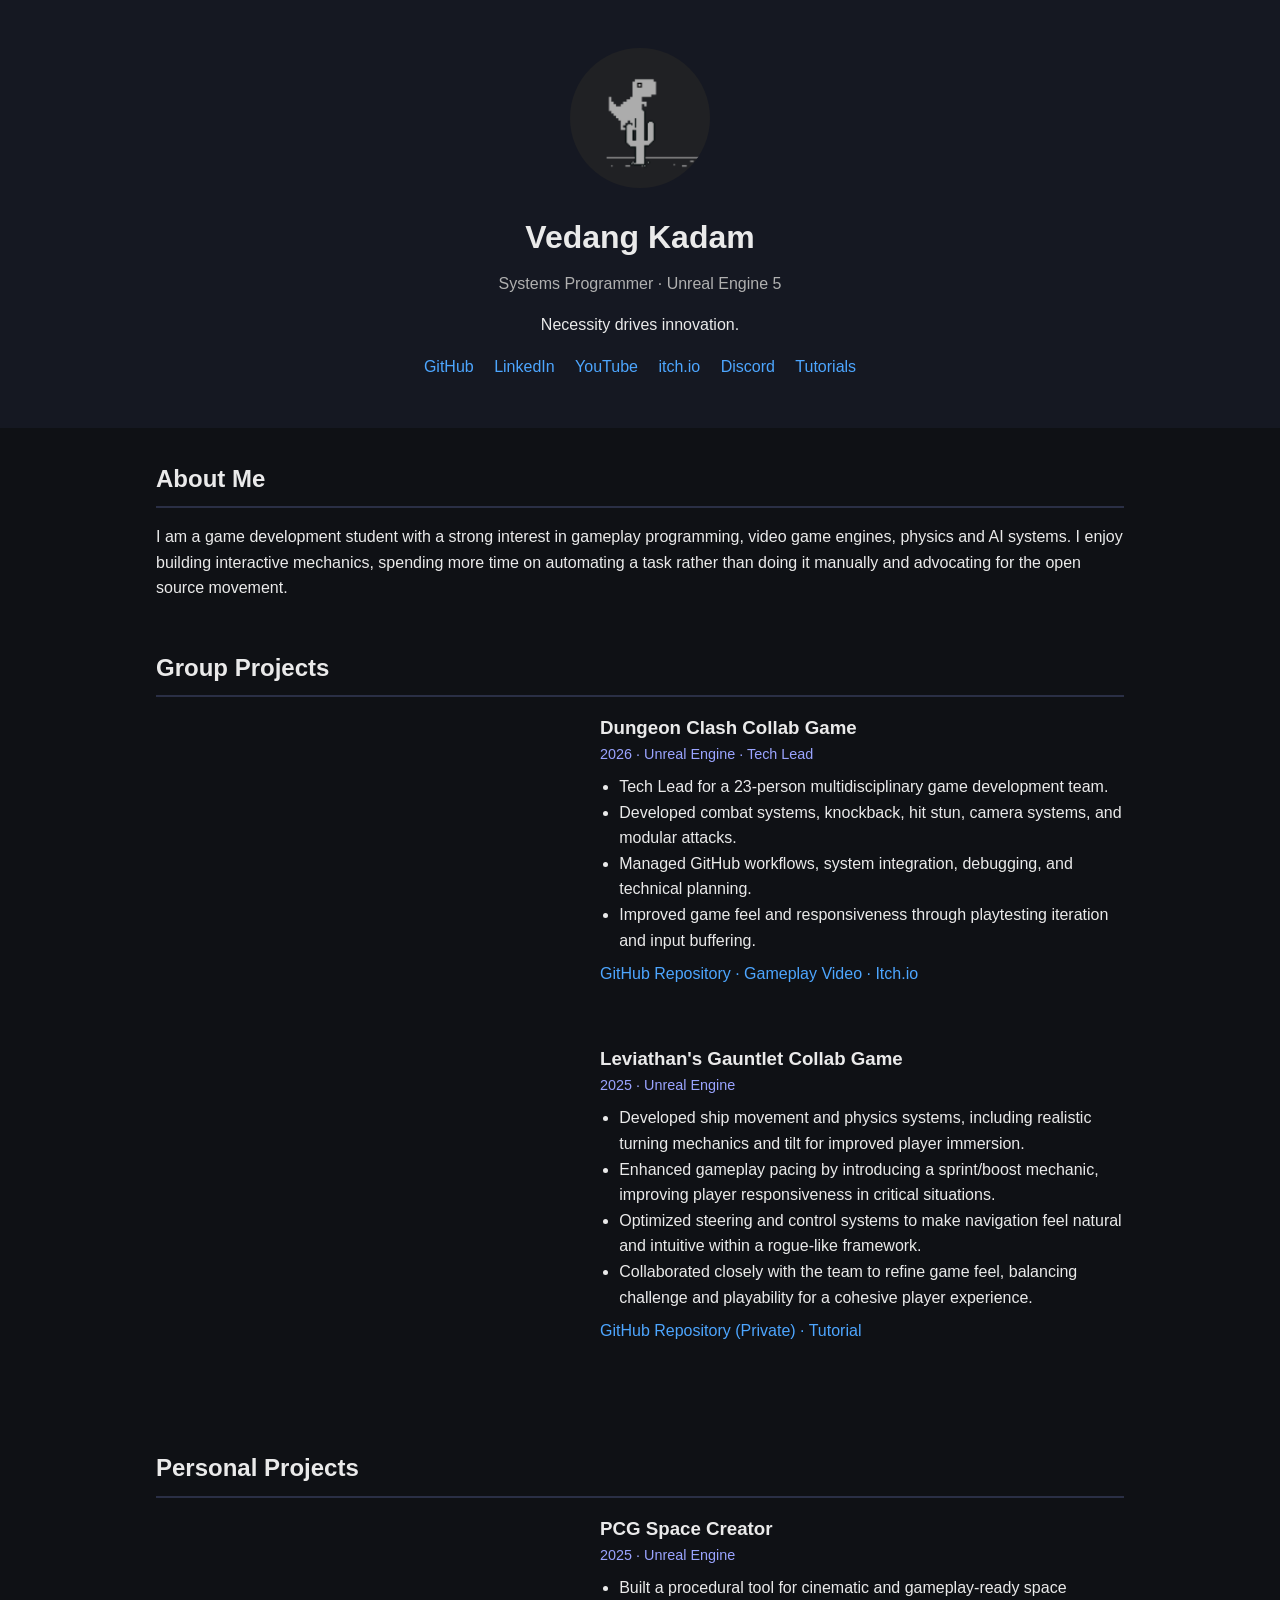
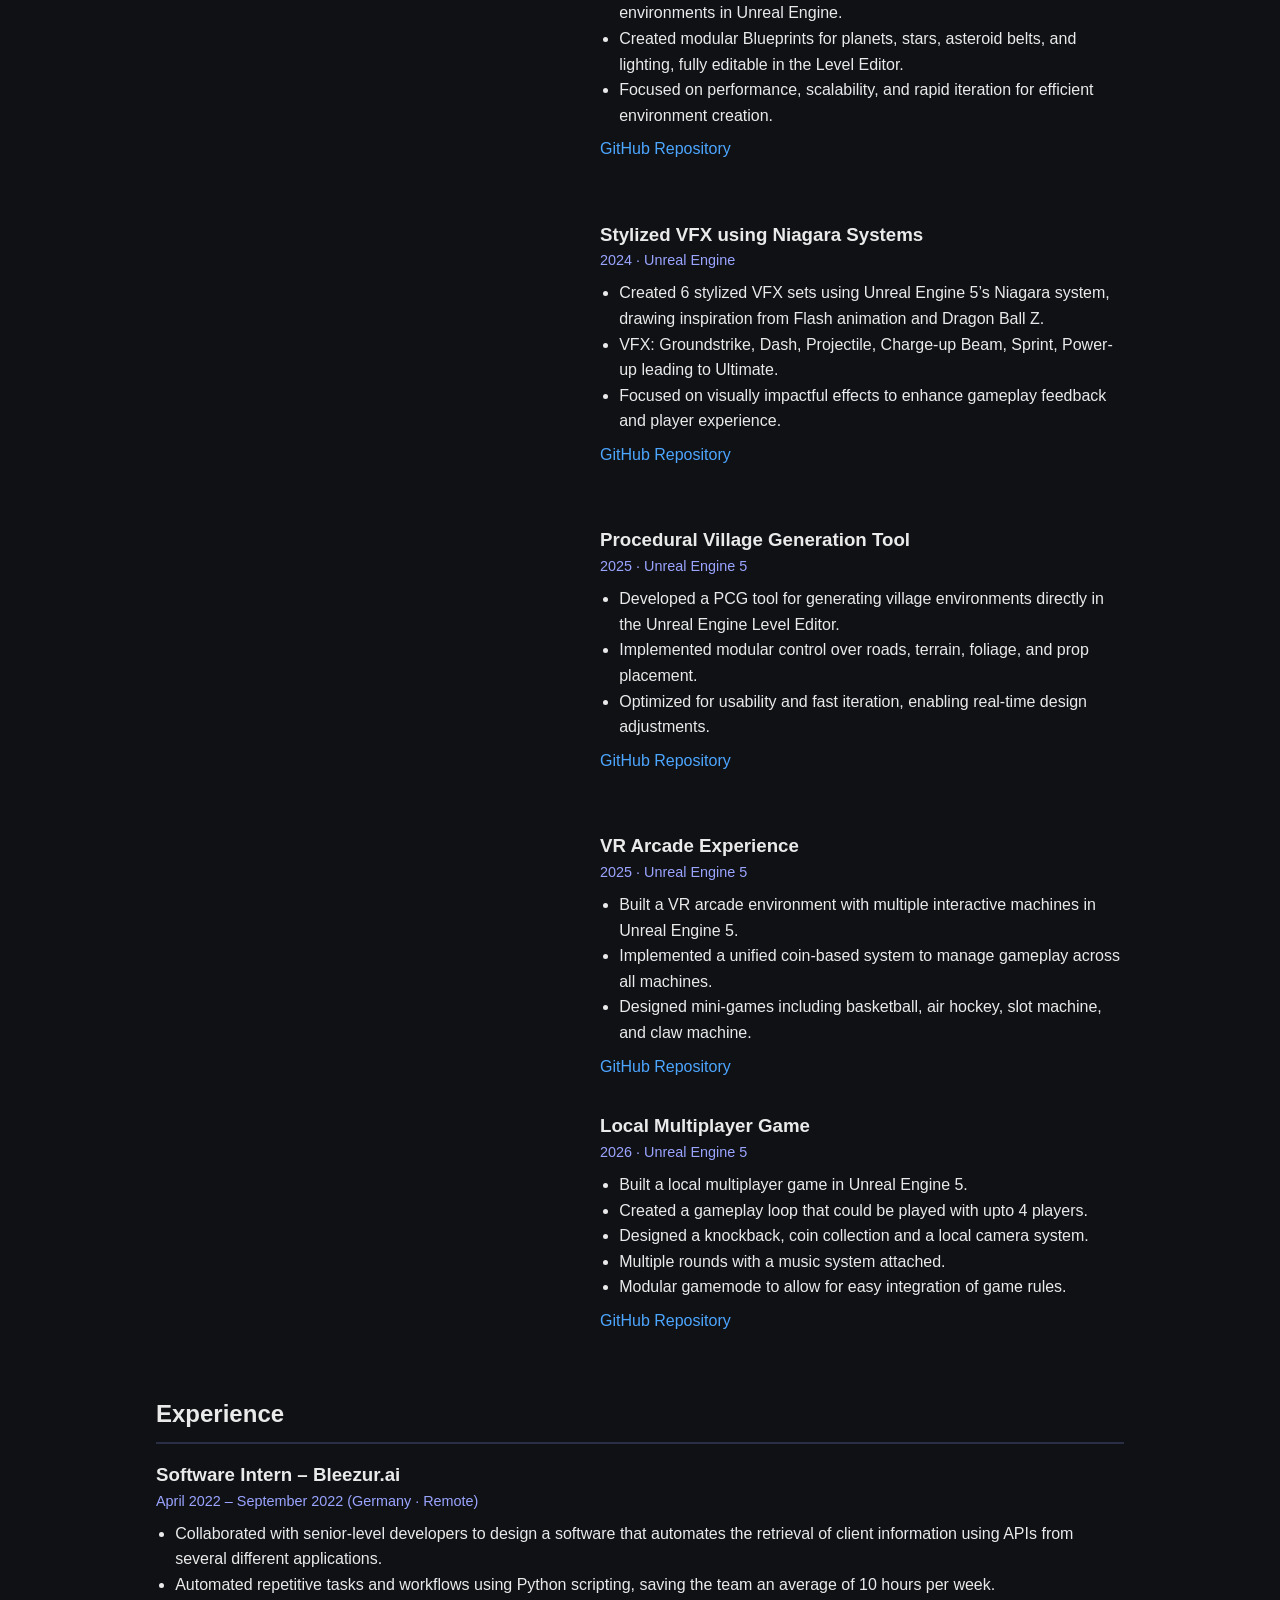
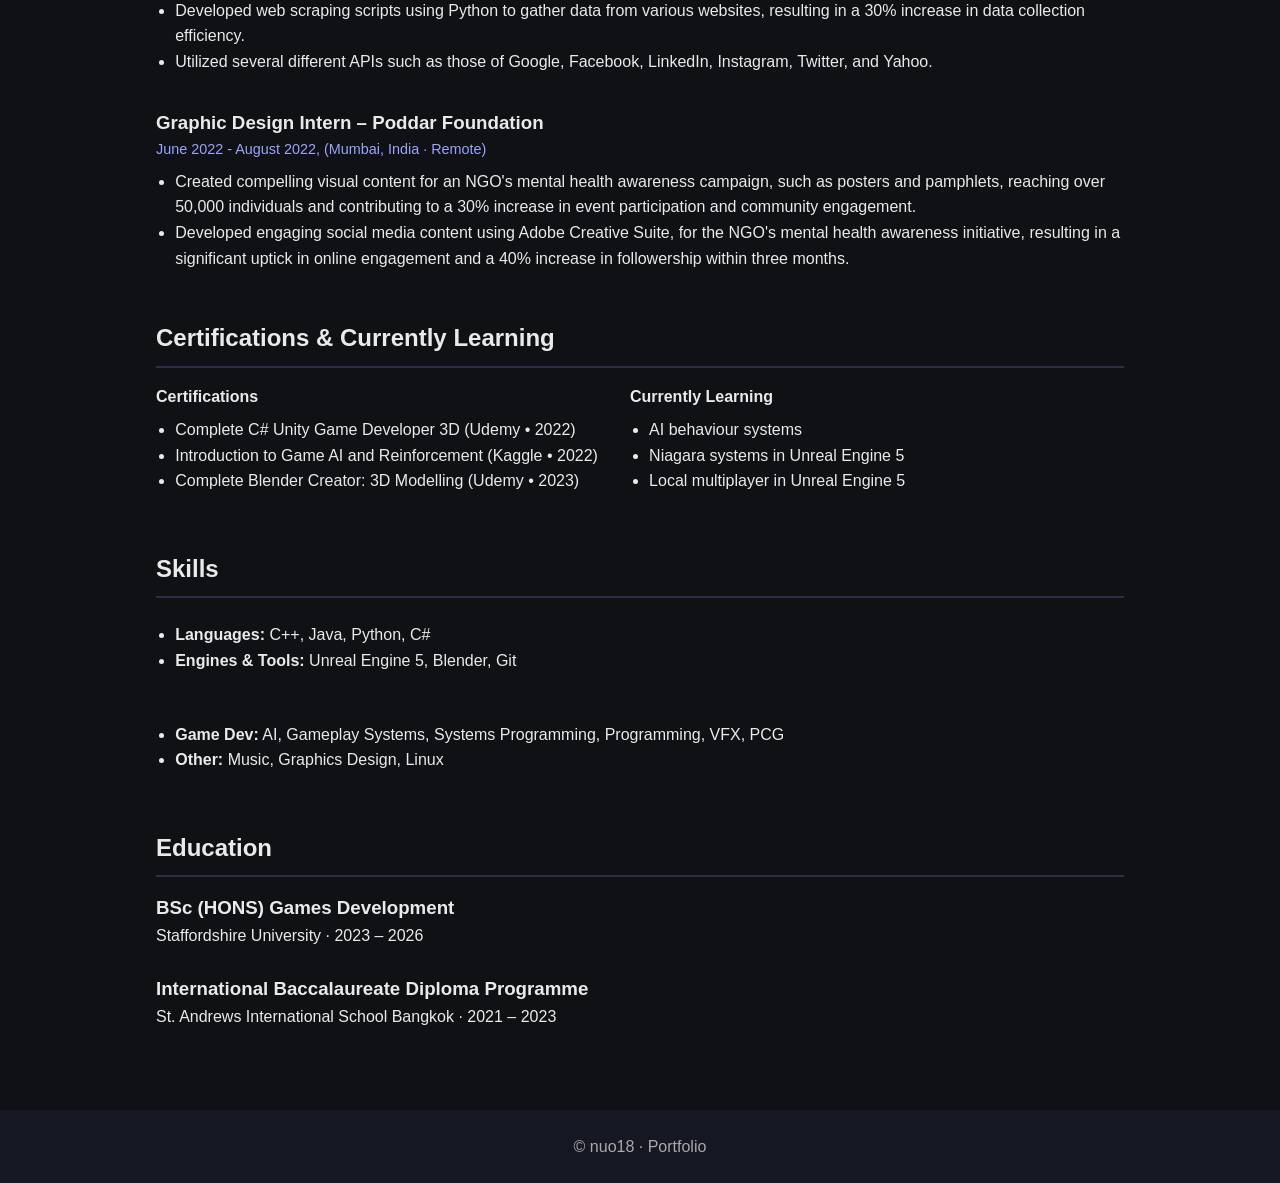
==== index.html @ 31ef0d2c "added itch.io for dungeon clash" ====
<!DOCTYPE html>
<html lang="en">
<head>
  <meta charset="UTF-8" />
  <meta name="viewport" content="width=device-width, initial-scale=1.0"/>
  <title>Game Dev Portfolio</title>
  <link rel="stylesheet" href="style.css" />
</head>
<body>

  <!-- HEADER / HERO -->
  <header class="hero">
    <img src="assets/profile.png" alt="Profile picture" class="profile-pic" />
    <h1>Vedang Kadam</h1>
    <p class="subtitle">Systems Programmer · Unreal Engine 5</p>
    <p class="focus"> Necessity drives innovation.
    </p>

    <div class="links">
      <a href="https://github.com/nuo18" target="_blank">GitHub</a>
      <a href="https://linkedin.com/in/vk1811" target="_blank">LinkedIn</a>
      <a href="https://www.youtube.com/@nuo18" target="_blank">YouTube</a>
      <a href="https://nuo18.itch.io/" target="_blank">itch.io</a>
      <a href="https://discordapp.com/users/nuo18" target="_blank">Discord</a>
      <a href="tutorials/">Tutorials</a>
    </div>
  </header>

  <main>

    <!-- ABOUT -->
    <section>
      <h2>About Me</h2>
      <p>
        I am a game development student with a strong interest in gameplay
        programming, video game engines, physics and AI systems. I enjoy building interactive mechanics,
        spending more time on automating a task rather than doing it manually and advocating for the open source movement.
      </p>
    </section>

    <!-- PERSONAL PROJECTS -->
    <section>

      <!--Project 1-->
      <h2>Group Projects</h2>

      <div class="project">
        <iframe
          src="https://www.youtube.com/embed/DeBEx_d31W0"
          title="Gameplay video"
          frameborder="0"
          allow="accelerometer; autoplay; clipboard-write; encrypted-media; gyroscope; picture-in-picture"
          allowfullscreen>
        </iframe>
        <div class="project-info">
          <h3>Dungeon Clash Collab Game</h3>
          <p class="tech">2026 · Unreal Engine · Tech Lead</p>
          <ul>
            <li>Tech Lead for a 23-person multidisciplinary game development team.</li>
            <li>Developed combat systems, knockback, hit stun, camera systems, and modular attacks.</li>
            <li>Managed GitHub workflows, system integration, debugging, and technical planning.</li>
            <li>Improved game feel and responsiveness through playtesting iteration and input buffering.</li>
          </ul>
          <a href="https://github.com/nuo18/collab_9" target="_blank">GitHub Repository</a>
          <a href="https://www.youtube.com/watch?v=BH66WiEdHOg" target="_blank"> · Gameplay Video</a>
          <a href="https://whaled-beach.itch.io/dungeon-clash" target="_blank"> · Itch.io</a>
        </div>
      </div>

      <br>


      <!--Project 2-->
      <div class="project">
        <iframe
          src="https://www.youtube.com/embed/HWLe0EJ-NH0"
          title="Gameplay video"
          frameborder="0"
          allow="accelerometer; autoplay; clipboard-write; encrypted-media; gyroscope; picture-in-picture"
          allowfullscreen>
        </iframe>
        <div class="project-info">
          <h3>Leviathan's Gauntlet Collab Game</h3>
          <p class="tech">2025 · Unreal Engine</p>
          <ul>
            <li>Developed ship movement and physics systems, including realistic turning mechanics and tilt for improved player immersion.</li>
            <li>Enhanced gameplay pacing by introducing a sprint/boost mechanic, improving player responsiveness in critical situations.</li>
            <li>Optimized steering and control systems to make navigation feel natural and intuitive within a rogue-like framework.</li>
            <li>Collaborated closely with the team to refine game feel, balancing challenge and playability for a cohesive player experience.</li>  
          </ul>
          <a href="https://github.com/JackSlaski/Collab-Group-18-Game" target="_blank">GitHub Repository (Private)</a>
          <a href="/tutorials/ship-movement.html" target="_blank"> · Tutorial</a>
        </div>
      </div>

      <br>

    </section>

    <!-- COURSEWORK PROJECTS -->
    <section>
      <h2>Personal Projects</h2>

      <div class="project">
        <iframe
          src="https://www.youtube.com/embed/6KWljXGxSBA"
          title="PCG Space Creator gameplay"
          frameborder="0"
          allow="accelerometer; autoplay; clipboard-write; encrypted-media; gyroscope; picture-in-picture"
          allowfullscreen>
        </iframe>
        <div class="project-info">
          <h3>PCG Space Creator</h3>
          <p class="tech">2025 · Unreal Engine</p>
          <ul>
            <li>Built a procedural tool for cinematic and gameplay-ready space environments in Unreal Engine.</li>
            <li>Created modular Blueprints for planets, stars, asteroid belts, and lighting, fully editable in the Level Editor.</li>
            <li>Focused on performance, scalability, and rapid iteration for efficient environment creation.</li>
          </ul>
          <a href="https://github.com/nuo18/PCG_Year3" target="_blank">GitHub Repository</a>
        </div>
      </div>

      <!-- Add 2–3 more coursework projects -->

      <br>

      <div class="project small">
        <iframe
          src="https://www.youtube.com/embed/Fu3d7VTVue4"
          title="Stylized VFX using Niagara Systems"
          frameborder="0"
          allow="accelerometer; autoplay; clipboard-write; encrypted-media; gyroscope; picture-in-picture"
          allowfullscreen>
        </iframe>
        <div class="project-info">
          <h3>Stylized VFX using Niagara Systems</h3>
          <p class="tech">2024 · Unreal Engine</p>
          <ul>
            <li>Created 6 stylized VFX sets using Unreal Engine 5’s Niagara system, drawing inspiration from Flash animation and Dragon Ball Z.</li>
            <li>VFX: Groundstrike, Dash, Projectile, Charge-up Beam, Sprint, Power-up leading to Ultimate.</li>
            <li>Focused on visually impactful effects to enhance gameplay feedback and player experience.</li>
          </ul>
          <a href="https://github.com/nuo18/VFX_Year2" target="_blank">GitHub Repository</a>
        </div>
      </div>

      <br>

      <div class="project small">
        <iframe
          src="https://www.youtube.com/embed/JP3QOM-QkmI"
          title="Procedural Village Generation Tool"
          frameborder="0"
          allow="accelerometer; autoplay; clipboard-write; encrypted-media; gyroscope; picture-in-picture"
          allowfullscreen>
        </iframe>
        <div class="project-info">
          <h3>Procedural Village Generation Tool</h3>
          <p class="tech">2025 · Unreal Engine 5</p>
          <ul>
            <li>Developed a PCG tool for generating village environments directly in the Unreal Engine Level Editor.</li>
            <li>Implemented modular control over roads, terrain, foliage, and prop placement.</li>
            <li>Optimized for usability and fast iteration, enabling real-time design adjustments.</li>
          </ul>
          <a href="https://github.com/nuo18/ToolsDev_AI" target="_blank">GitHub Repository</a>
        </div>
      </div>

      <br>

      <div class="project small">
        <iframe
          src="https://www.youtube.com/embed/Yp9Wn0DD7_w"
          title="VR Arcade Experience"
          frameborder="0"
          allow="accelerometer; autoplay; clipboard-write; encrypted-media; gyroscope; picture-in-picture"
          allowfullscreen>
        </iframe>
        <div class="project-info">
          <h3>VR Arcade Experience</h3>
          <p class="tech">2025 · Unreal Engine 5</p>
          <ul>
            <li>Built a VR arcade environment with multiple interactive machines in Unreal Engine 5.</li>
            <li>Implemented a unified coin-based system to manage gameplay across all machines.</li>
            <li>Designed mini-games including basketball, air hockey, slot machine, and claw machine.</li>
          </ul>
          <a href="https://github.com/nuo18/Year2_ES_VR" target="_blank">GitHub Repository</a>
        </div>
      </div>

      <div class="project small">
        <iframe
          src="https://www.youtube.com/embed/EGMF22NU1jY"
          title="Local Multiplayer Game"
          frameborder="0"
          allow="accelerometer; autoplay; clipboard-write; encrypted-media; gyroscope; picture-in-picture"
          allowfullscreen>
        </iframe>
        <div class="project-info">
          <h3>Local Multiplayer Game</h3>
          <p class="tech">2026 · Unreal Engine 5</p>
          <ul>
            <li>Built a local multiplayer game in Unreal Engine 5.</li>
            <li>Created a gameplay loop that could be played with upto 4 players.</li>
            <li>Designed a knockback, coin collection and a local camera system.</li>
            <li>Multiple rounds with a music system attached.</li>
            <li>Modular gamemode to allow for easy integration of game rules.</li>
          </ul>
          <a href="https://github.com/nuo18/Couch_Fighters" target="_blank">GitHub Repository</a>
        </div>
      </div>

    </section>

    <!-- EXPERIENCE -->
    <section>
      <h2>Experience</h2>

      <div class="experience">
        <h3>Software Intern – Bleezur.ai</h3>
        <p class="tech">April 2022 – September 2022 (Germany · Remote)</p>
        <ul>
          <li>Collaborated with senior-level developers to design a software that automates the retrieval of client information using APIs from several
different applications.</li>
          <li>Automated repetitive tasks and workflows using Python scripting, saving the team an average of 10 hours per week.</li>
          <li>Developed web scraping scripts using Python to gather data from various websites, resulting in a 30% increase in data collection efficiency.</li>
          <li>Utilized several different APIs such as those of Google, Facebook, LinkedIn, Instagram, Twitter, and Yahoo.</li>
        </ul>
      </div>

      <br>

      <!-- Second internship -->
       <h3>Graphic Design Intern – Poddar Foundation</h3>
        <p class="tech">June 2022 - August 2022, (Mumbai, India · Remote)</p>
        <ul>
          <li>Created compelling visual content for an NGO's mental health awareness campaign, such as posters and pamphlets, reaching over 50,000
individuals and contributing to a 30% increase in event participation and community engagement.</li>
          <li>Developed engaging social media content using Adobe Creative Suite, for the NGO's mental health awareness initiative, resulting in a
significant uptick in online engagement and a 40% increase in followership within three months.</li>
        </ul>

    </section>

    <!-- CERTIFICATIONS & LEARNING -->
    <section>
      <h2>Certifications & Currently Learning</h2>

      <div class="two-column">
        <div>
          <h4>Certifications</h4>
          <ul>
            <li>Complete C# Unity Game Developer 3D (Udemy • 2022)</li>
            <li>Introduction to Game AI and Reinforcement (Kaggle • 2022)</li>
            <li>Complete Blender Creator: 3D Modelling (Udemy • 2023)</li>
          </ul>
        </div>

        <div>
          <h4>Currently Learning</h4>
          <ul>
            <li>AI behaviour systems</li>
            <li>Niagara systems in Unreal Engine 5</li>
            <li>Local multiplayer in Unreal Engine 5</li>
          </ul>
        </div>
      </div>
    </section>

    <!-- SKILLS -->
    <section>
      <h2>Skills</h2>

      <div class="two-column">
        <ul>
          <li><strong>Languages:</strong> C++, Java, Python, C#</li>
          <li><strong>Engines & Tools:</strong> Unreal Engine 5, Blender, Git</li>
        </ul>
        <ul>
          <li><strong>Game Dev:</strong> AI, Gameplay Systems, Systems Programming, Programming, VFX, PCG</li>
          <li><strong>Other:</strong> Music, Graphics Design, Linux</li>
        </ul>
      </div>
    </section>

    <!-- EDUCATION -->
    <section>
      <h2>Education</h2>
      <h3>BSc (HONS) Games Development</h3>
      <p>
        Staffordshire University · 2023 – 2026
      </p>
      <br>
      <h3>International Baccalaureate Diploma Programme</h3>
      <p>
        St. Andrews International School Bangkok · 2021 – 2023
      </p>
    </section>

  </main>

  <footer>
    <p>© nuo18 · Portfolio</p>
  </footer>

  <script src="script.js"></script>
</body>
</html>
---- style.css ----
* {
  box-sizing: border-box;
  margin: 0;
  padding: 0;
  font-family: Arial, Helvetica, sans-serif;
}

body {
  background: #0f1115;
  color: #eaeaea;
  line-height: 1.6;
}

a {
  color: #4da6ff;
  text-decoration: none;
}

a:hover {
  text-decoration: underline;
}

.hero {
  text-align: center;
  padding: 3rem 1rem;
  background: #151822;
}

.profile-pic {
  width: 140px;
  height: 140px;
  border-radius: 50%;
  object-fit: cover;
  margin-bottom: 1rem;
}

.subtitle {
  color: #b0b0b0;
  margin-top: 0.5rem;
}

.focus {
  max-width: 600px;
  margin: 1rem auto;
}

.links a {
  margin: 0 0.5rem;
}

main {
  max-width: 1000px;
  margin: auto;
  padding: 2rem 1rem;
}

section {
  margin-bottom: 3rem;
}

h2 {
  margin-bottom: 1rem;
  border-bottom: 2px solid #2a2f45;
  padding-bottom: 0.5rem;
}

.project {
  display: flex;
  gap: 1.5rem;
  margin-bottom: 2rem;
  flex-wrap: wrap;
}

.project video,
.project img,
.project iframe {
  width: 100%;
  max-width: 420px;
  aspect-ratio: 16 / 9;
  border-radius: 8px;
}

.video-link:hover img {
  opacity: 0.85;
}

.video-thumb {
  width: 100%;
  max-width: 520px;
  aspect-ratio: 16 / 9;
  object-fit: cover;
  border-radius: 8px;
  cursor: pointer;
  display: block;
}

.project-info {
  flex: 1;
  min-width: 280px;
}

.tech {
  color: #9aa4ff;
  font-size: 0.9rem;
}

.learned {
  margin-top: 0.5rem;
  font-size: 0.95rem;
}

ul {
  margin: 0.5rem 0 0.5rem 1.2rem;
}

.two-column {
  display: flex;
  gap: 2rem;
  flex-wrap: wrap;
}

footer {
  text-align: center;
  padding: 1.5rem;
  background: #151822;
  color: #aaa;
}

/* TUTORIAL GRID */

.tutorial-grid {
  display: grid;
  grid-template-columns: repeat(auto-fit, minmax(260px, 1fr));
  gap: 2rem;
}

.tutorial-card {
  display: block;
  background: #151822;
  padding: 1rem;
  border-radius: 8px;
  transition: transform 0.15s ease;
}

.tutorial-card:hover {
  transform: translateY(-4px);
}

.tutorial-card img {
  width: 100%;
  border-radius: 6px;
  margin-bottom: 0.8rem;
}

.tutorial-card h3 {
  margin-bottom: 0.4rem;
}

.tutorial-card p {
  font-size: 0.9rem;
  color: #b0b0b0;
}
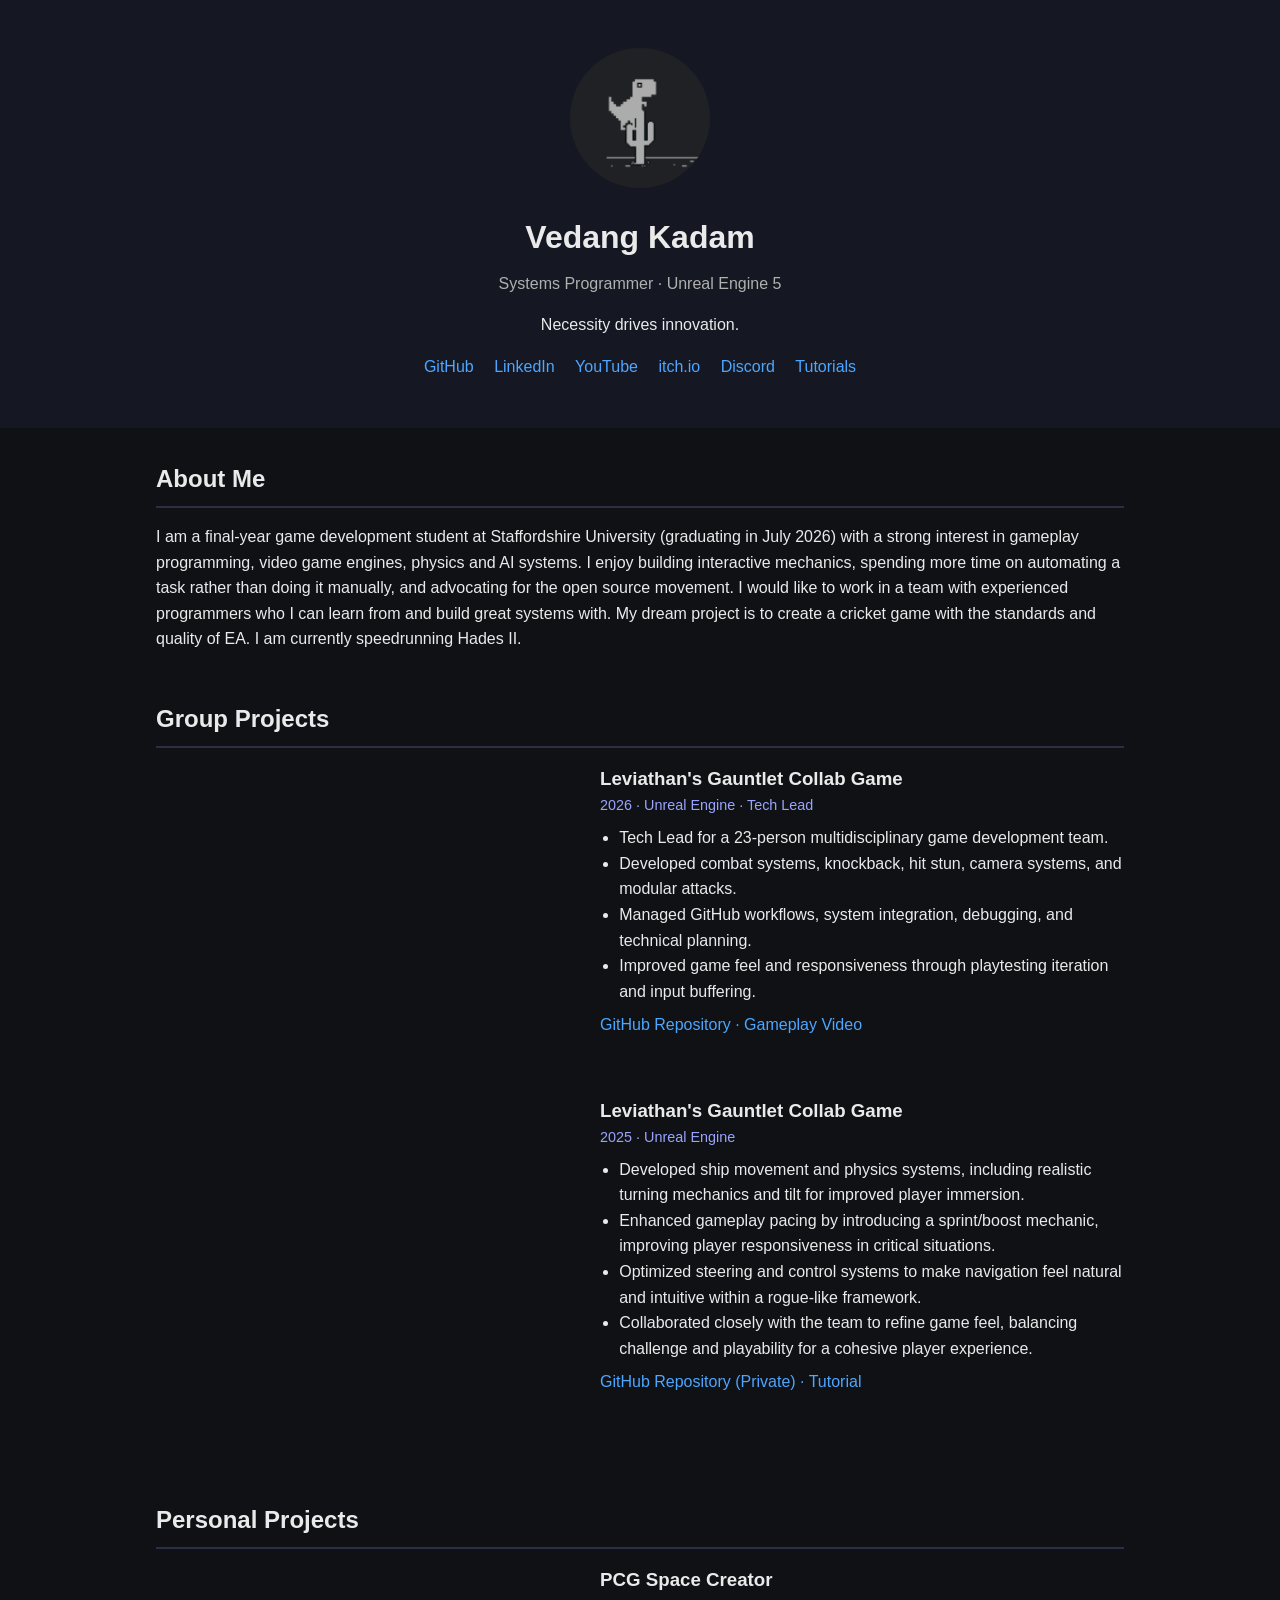
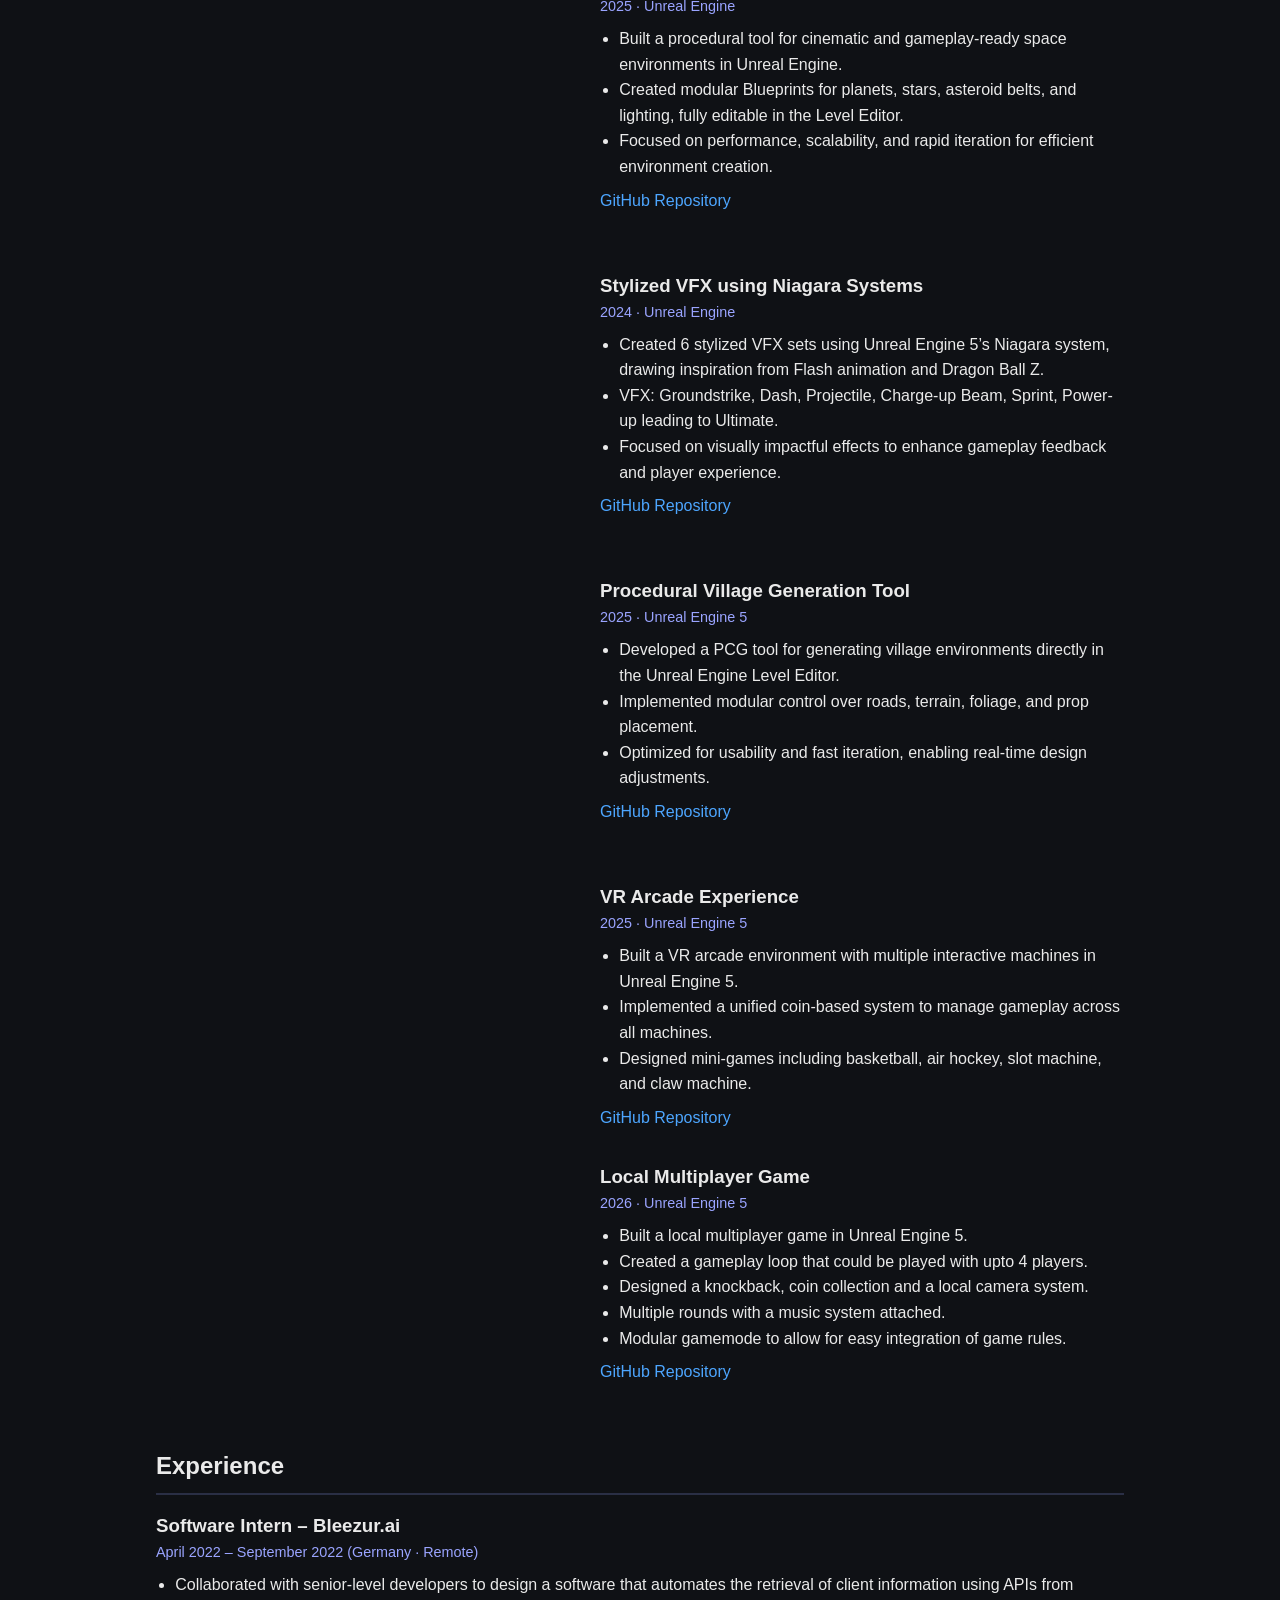
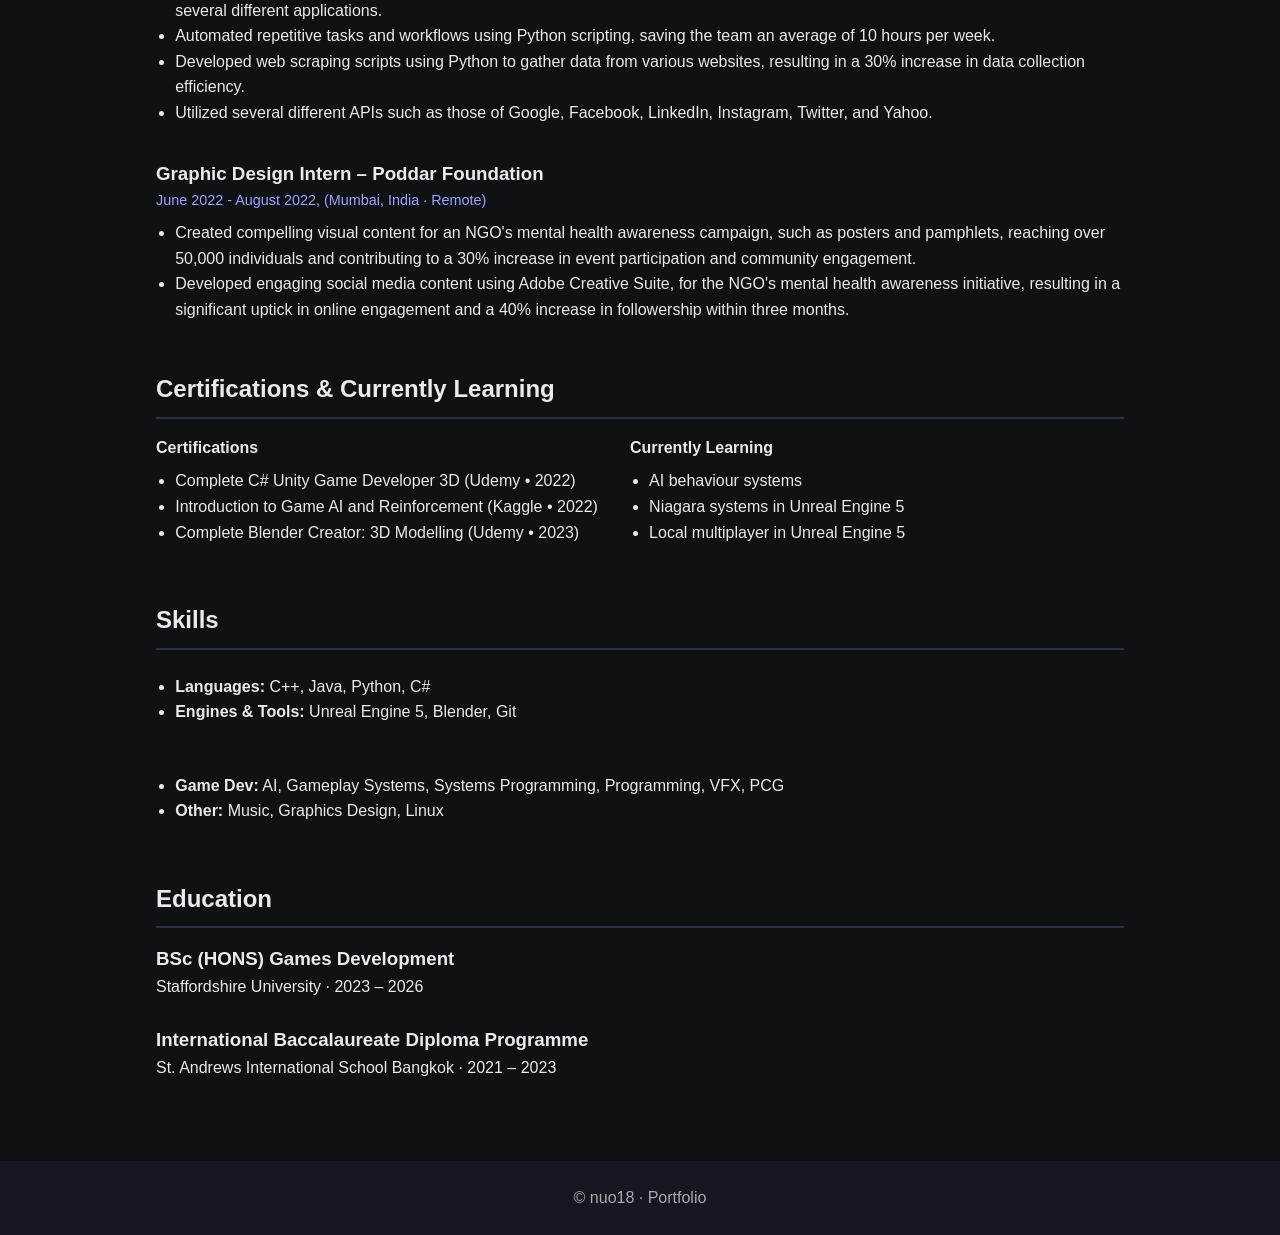
==== commit 41ed9fd5: "updated about me" ====
--- a/index.html
+++ b/index.html
@@ -32,9 +32,10 @@
     <section>
       <h2>About Me</h2>
       <p>
-        I am a game development student with a strong interest in gameplay
-        programming, video game engines, physics and AI systems. I enjoy building interactive mechanics,
-        spending more time on automating a task rather than doing it manually and advocating for the open source movement.
+          I am a final-year game development student at Staffordshire University (graduating in July 2026) with a strong interest in gameplay programming,
+          video game engines, physics and AI systems. I enjoy building interactive mechanics, spending more time on automating a task rather than doing it
+          manually, and advocating for the open source movement. I would like to work in a team with experienced programmers who I can learn from and
+          build great systems with. My dream project is to create a cricket game with the standards and quality of EA. I am currently speedrunning Hades II.
       </p>
     </section>
 
@@ -53,7 +54,7 @@
           allowfullscreen>
         </iframe>
         <div class="project-info">
-          <h3>Dungeon Clash Collab Game</h3>
+          <h3>Leviathan's Gauntlet Collab Game</h3>
           <p class="tech">2026 · Unreal Engine · Tech Lead</p>
           <ul>
             <li>Tech Lead for a 23-person multidisciplinary game development team.</li>
@@ -63,7 +64,6 @@
           </ul>
           <a href="https://github.com/nuo18/collab_9" target="_blank">GitHub Repository</a>
           <a href="https://www.youtube.com/watch?v=BH66WiEdHOg" target="_blank"> · Gameplay Video</a>
-          <a href="https://whaled-beach.itch.io/dungeon-clash" target="_blank"> · Itch.io</a>
         </div>
       </div>
 
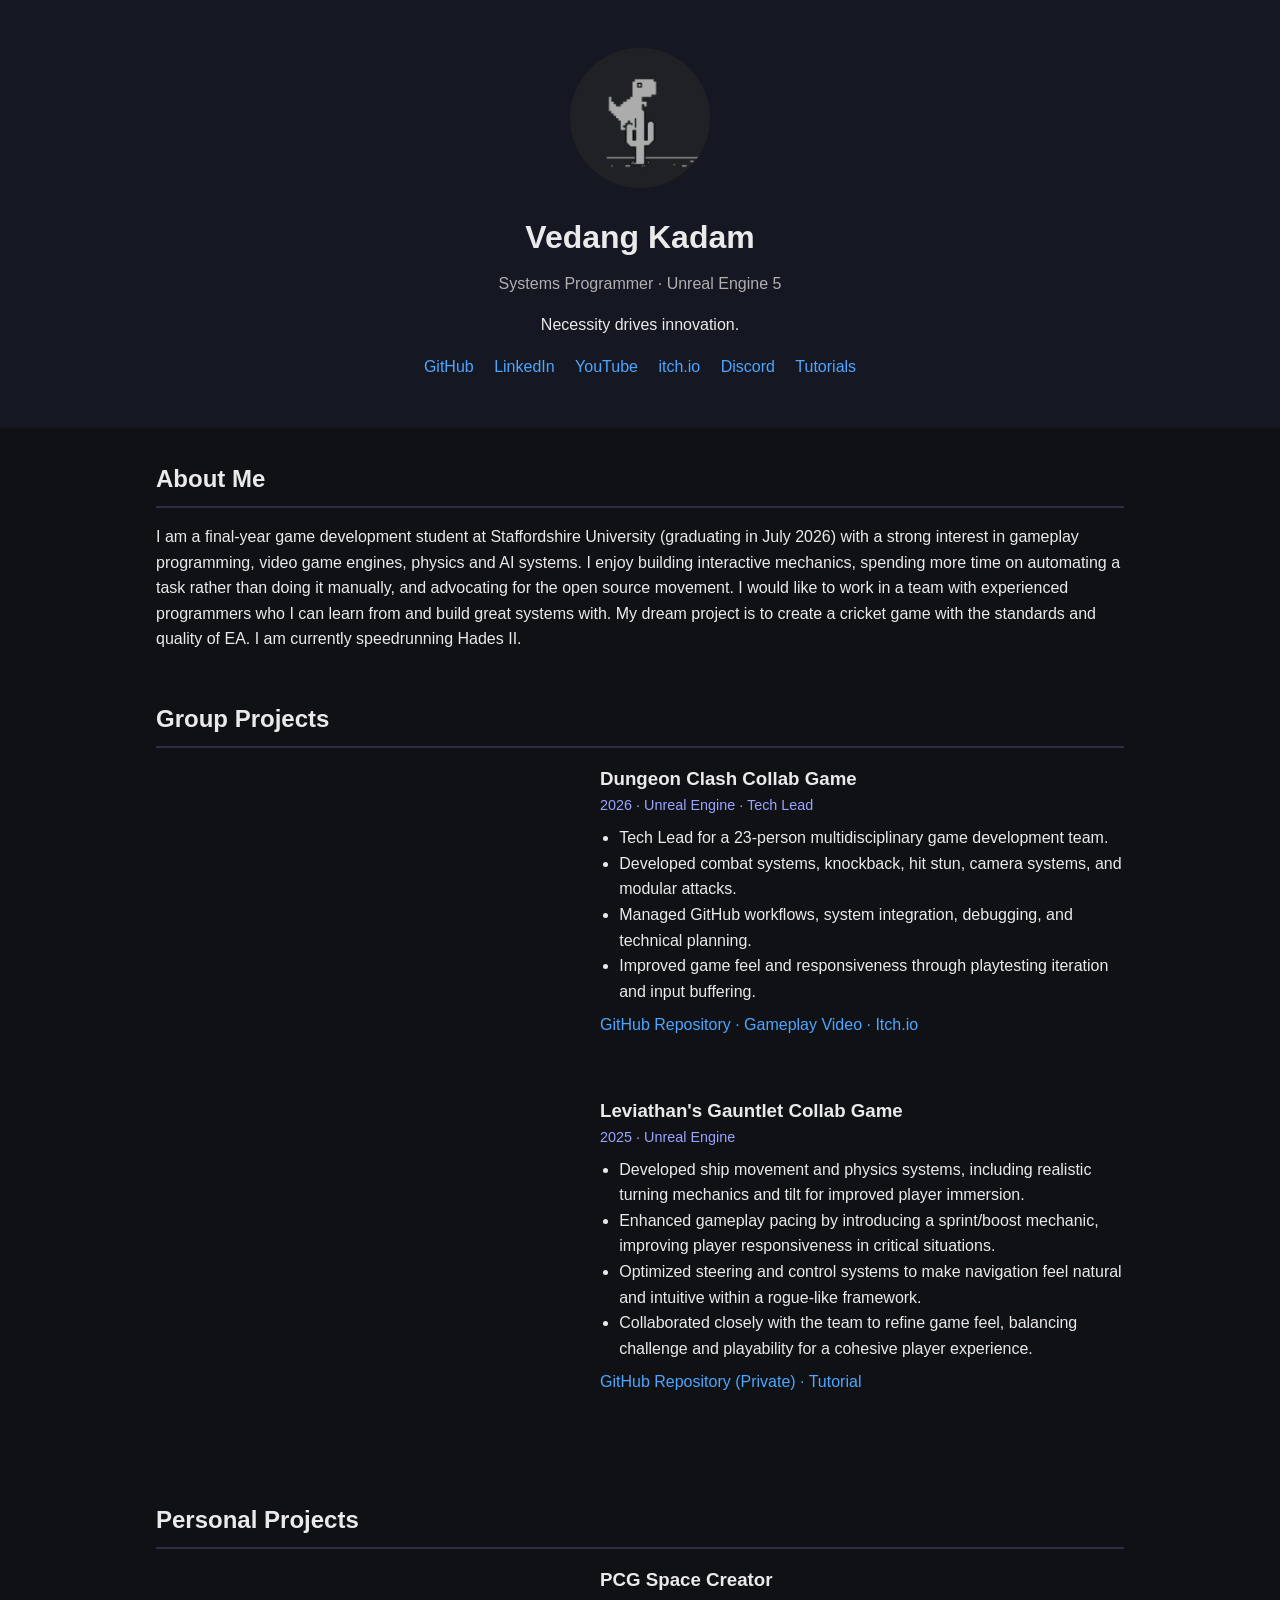
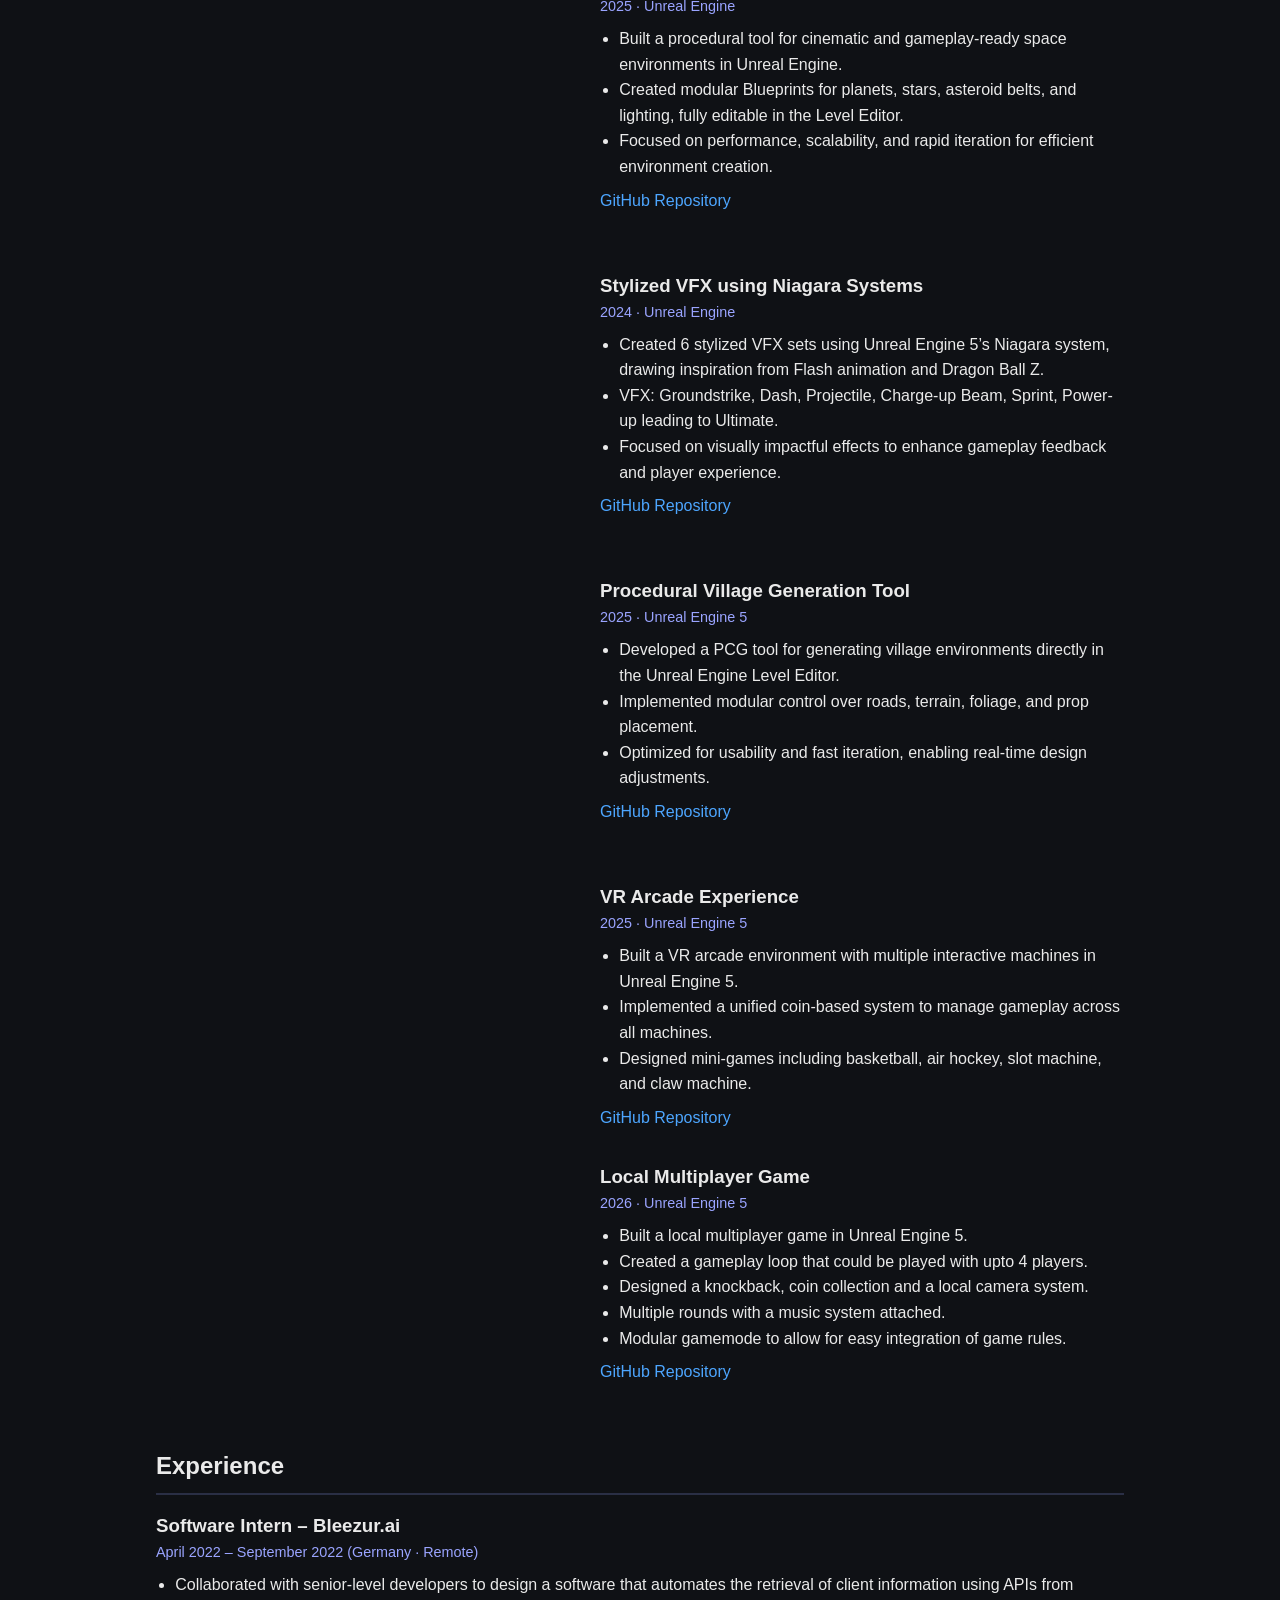
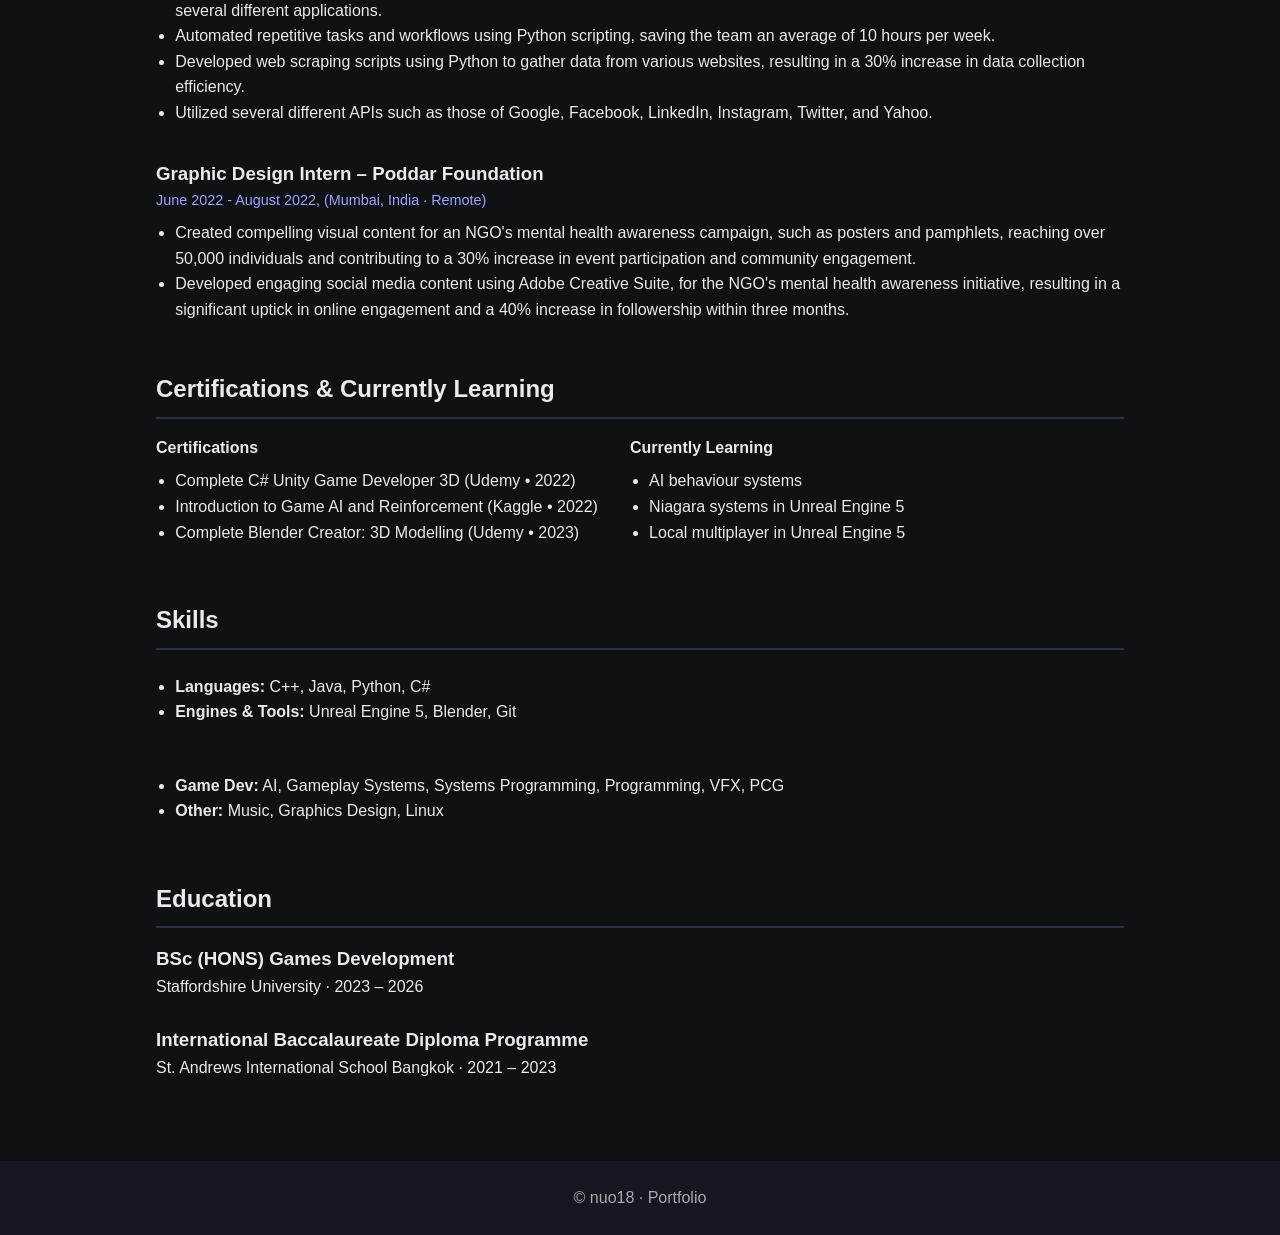
==== commit e69c1810: "Merge branch 'main' of https://github.com/nuo18/nuo18.github.io" ====
--- a/index.html
+++ b/index.html
@@ -54,7 +54,7 @@
           allowfullscreen>
         </iframe>
         <div class="project-info">
-          <h3>Leviathan's Gauntlet Collab Game</h3>
+          <h3>Dungeon Clash Collab Game</h3>
           <p class="tech">2026 · Unreal Engine · Tech Lead</p>
           <ul>
             <li>Tech Lead for a 23-person multidisciplinary game development team.</li>
@@ -64,6 +64,7 @@
           </ul>
           <a href="https://github.com/nuo18/collab_9" target="_blank">GitHub Repository</a>
           <a href="https://www.youtube.com/watch?v=BH66WiEdHOg" target="_blank"> · Gameplay Video</a>
+          <a href="https://whaled-beach.itch.io/dungeon-clash" target="_blank"> · Itch.io</a>
         </div>
       </div>
 
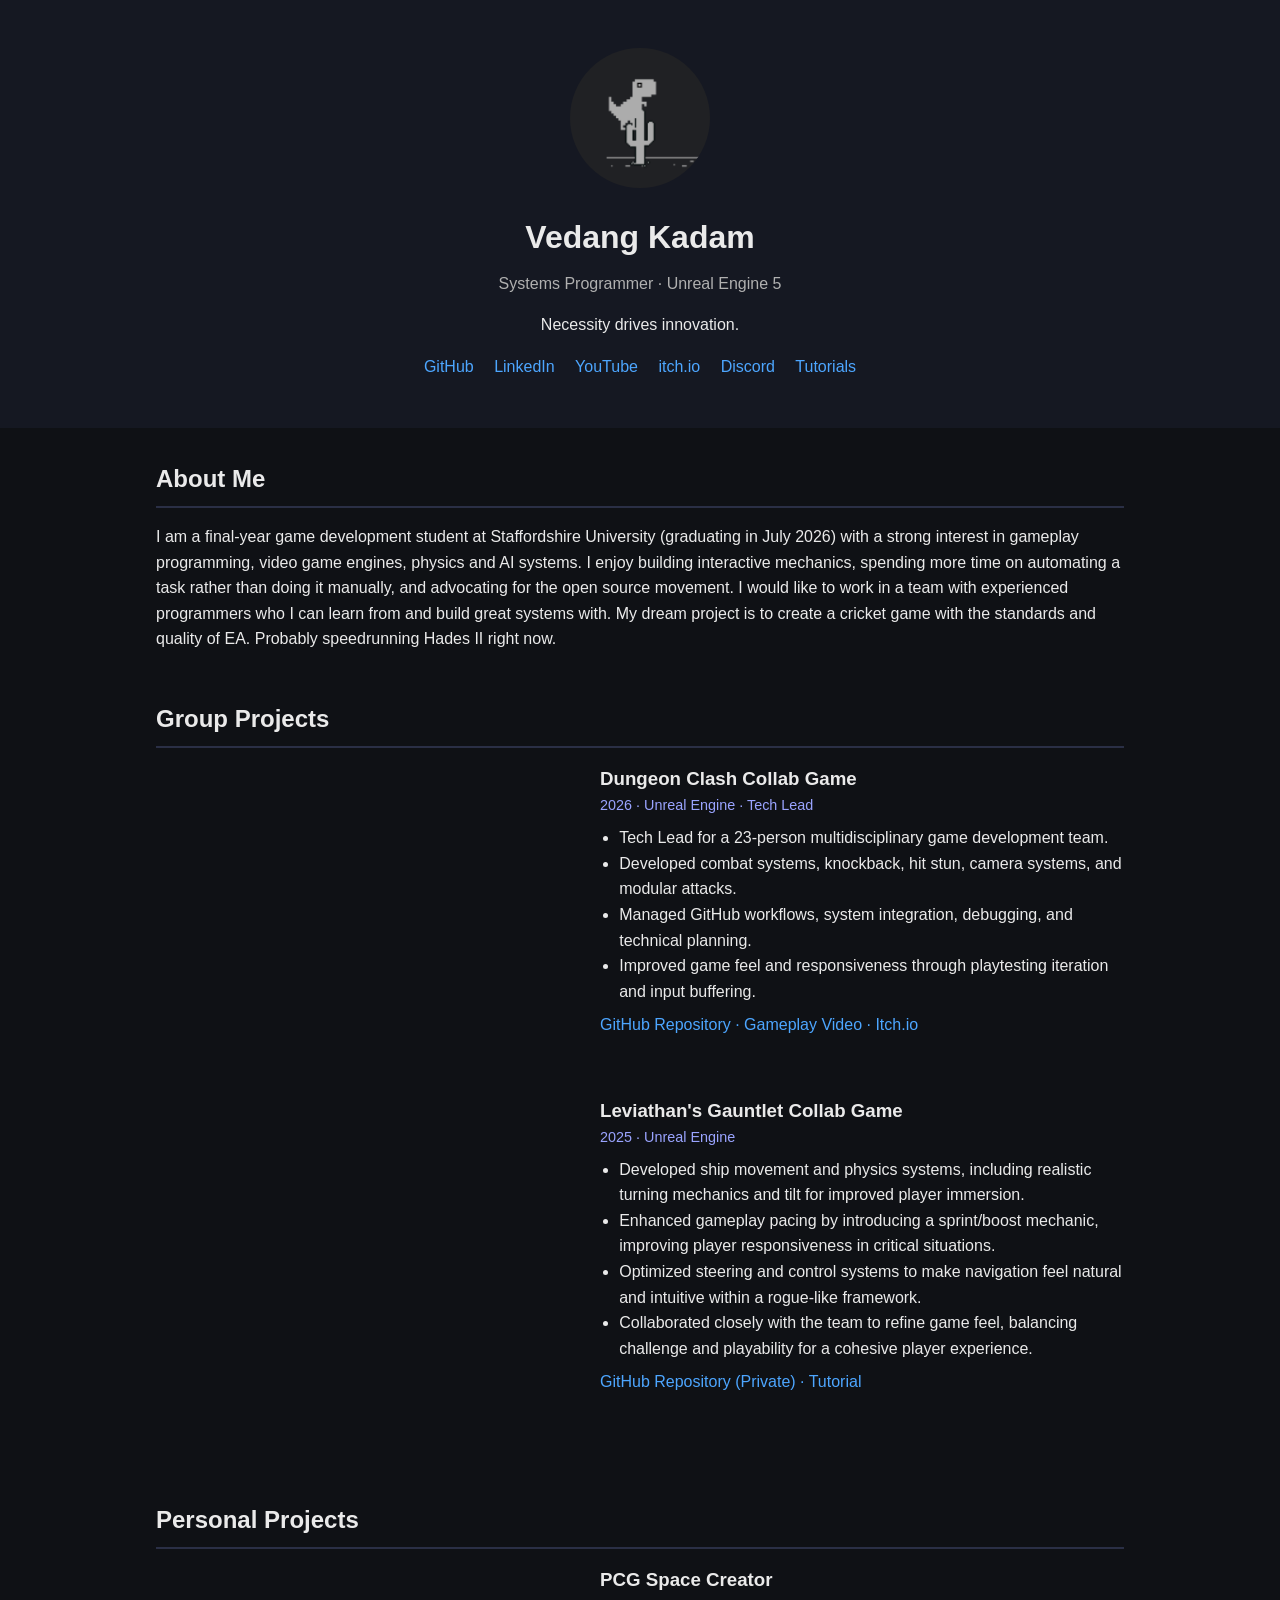
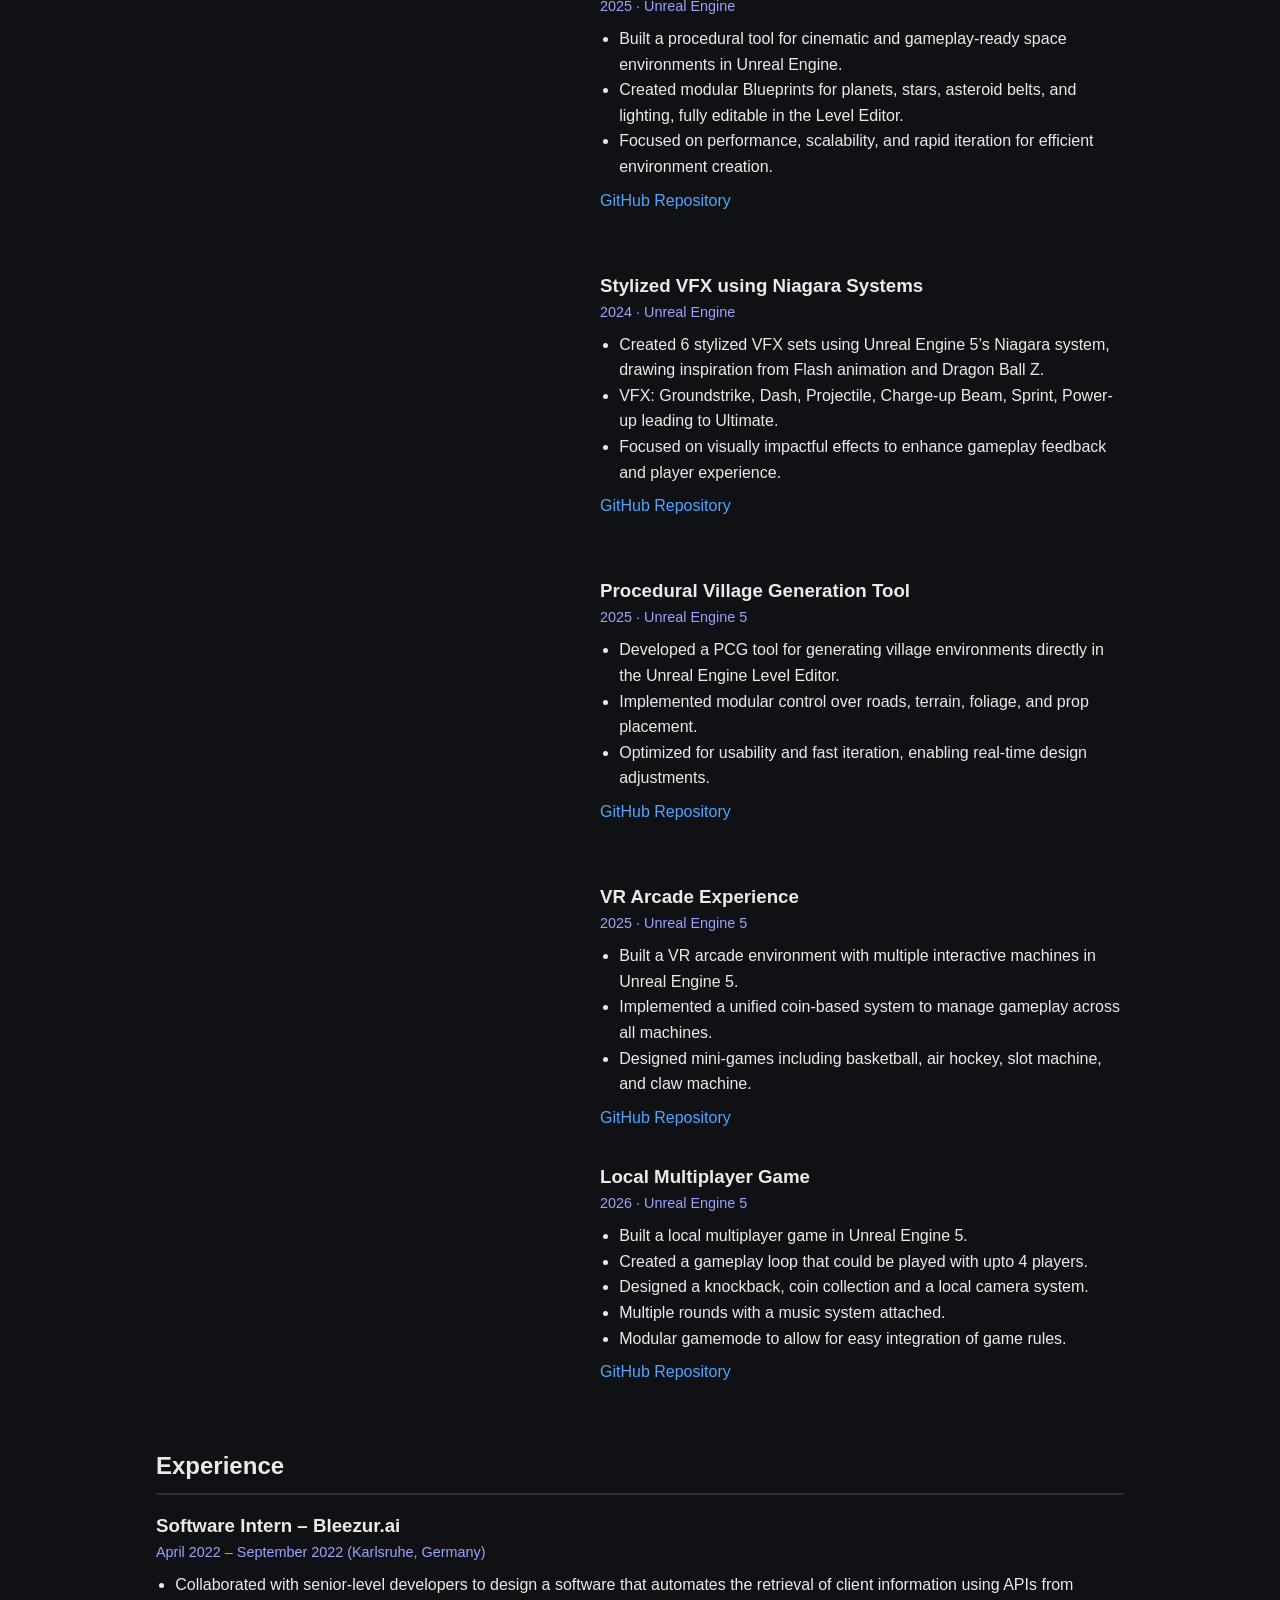
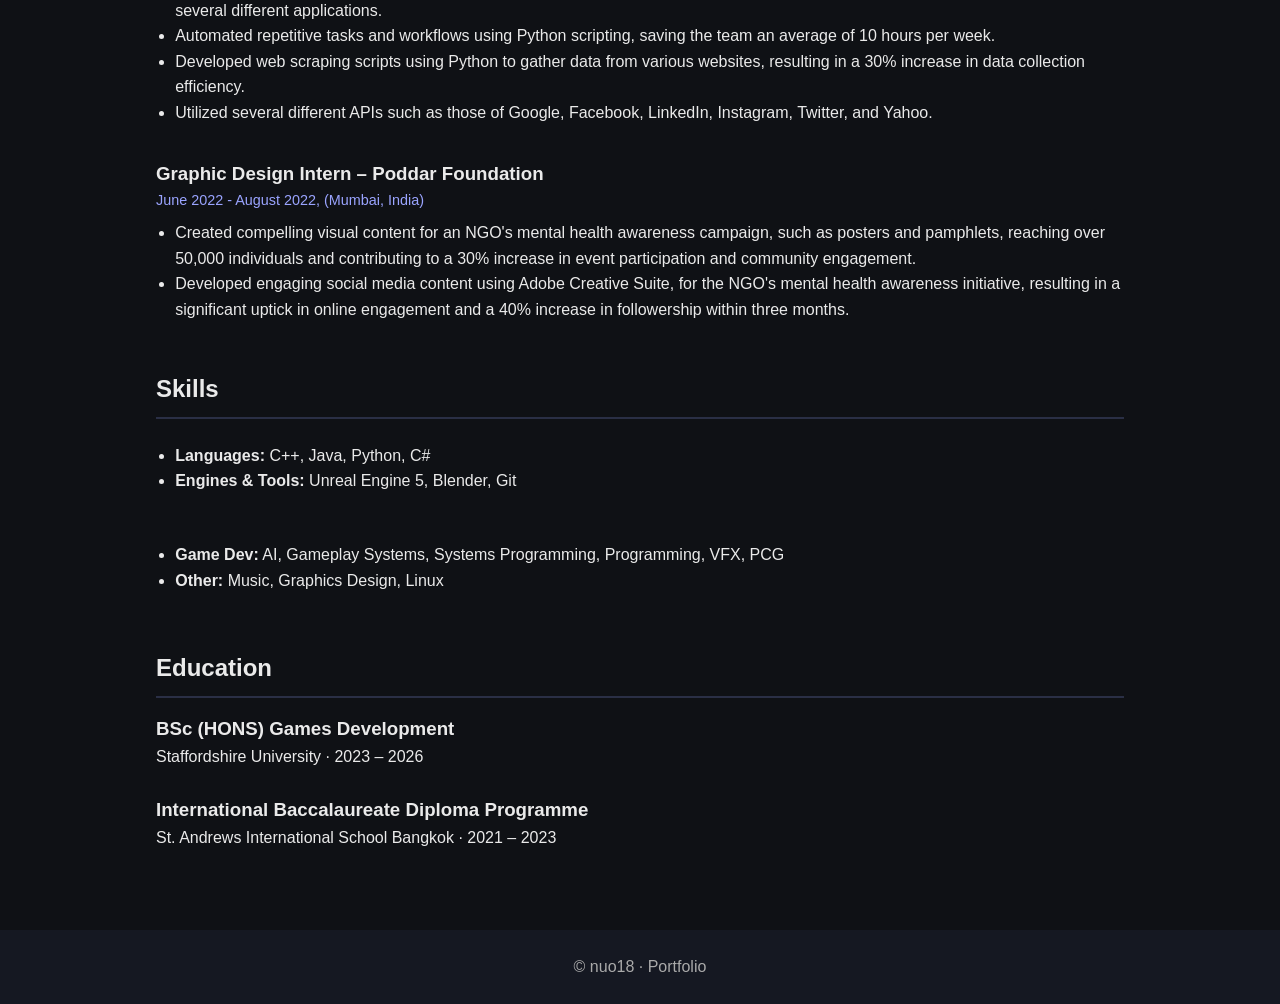
==== commit 91c14f21: "cleaning some stuff before redesign" ====
--- a/index.html
+++ b/index.html
@@ -35,7 +35,7 @@
           I am a final-year game development student at Staffordshire University (graduating in July 2026) with a strong interest in gameplay programming,
           video game engines, physics and AI systems. I enjoy building interactive mechanics, spending more time on automating a task rather than doing it
           manually, and advocating for the open source movement. I would like to work in a team with experienced programmers who I can learn from and
-          build great systems with. My dream project is to create a cricket game with the standards and quality of EA. I am currently speedrunning Hades II.
+          build great systems with. My dream project is to create a cricket game with the standards and quality of EA. Probably speedrunning Hades II right now.
       </p>
     </section>
 
@@ -220,7 +220,7 @@
 
       <div class="experience">
         <h3>Software Intern – Bleezur.ai</h3>
-        <p class="tech">April 2022 – September 2022 (Germany · Remote)</p>
+        <p class="tech">April 2022 – September 2022 (Karlsruhe, Germany)</p>
         <ul>
           <li>Collaborated with senior-level developers to design a software that automates the retrieval of client information using APIs from several
 different applications.</li>
@@ -234,7 +234,7 @@
 
       <!-- Second internship -->
        <h3>Graphic Design Intern – Poddar Foundation</h3>
-        <p class="tech">June 2022 - August 2022, (Mumbai, India · Remote)</p>
+        <p class="tech">June 2022 - August 2022, (Mumbai, India)</p>
         <ul>
           <li>Created compelling visual content for an NGO's mental health awareness campaign, such as posters and pamphlets, reaching over 50,000
 individuals and contributing to a 30% increase in event participation and community engagement.</li>
@@ -242,31 +242,6 @@
 significant uptick in online engagement and a 40% increase in followership within three months.</li>
         </ul>
 
-    </section>
-
-    <!-- CERTIFICATIONS & LEARNING -->
-    <section>
-      <h2>Certifications & Currently Learning</h2>
-
-      <div class="two-column">
-        <div>
-          <h4>Certifications</h4>
-          <ul>
-            <li>Complete C# Unity Game Developer 3D (Udemy • 2022)</li>
-            <li>Introduction to Game AI and Reinforcement (Kaggle • 2022)</li>
-            <li>Complete Blender Creator: 3D Modelling (Udemy • 2023)</li>
-          </ul>
-        </div>
-
-        <div>
-          <h4>Currently Learning</h4>
-          <ul>
-            <li>AI behaviour systems</li>
-            <li>Niagara systems in Unreal Engine 5</li>
-            <li>Local multiplayer in Unreal Engine 5</li>
-          </ul>
-        </div>
-      </div>
     </section>
 
     <!-- SKILLS -->
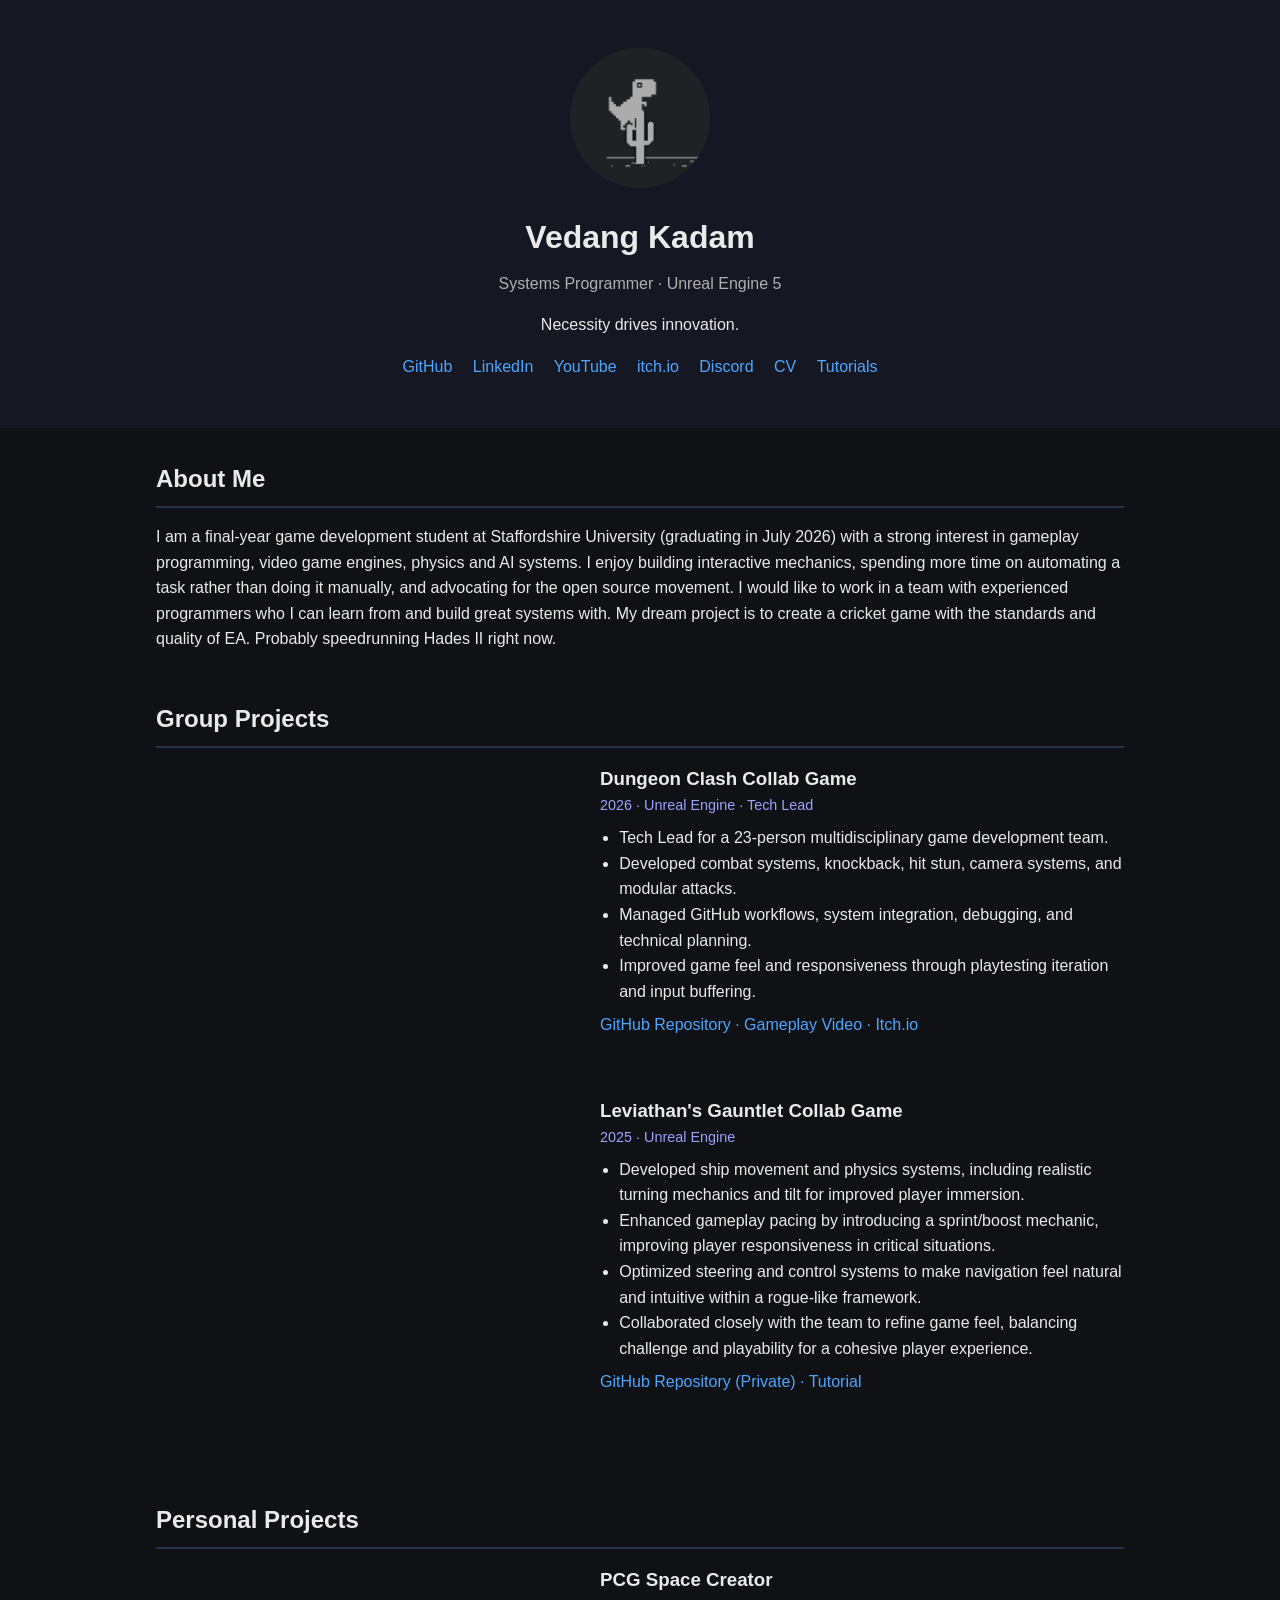
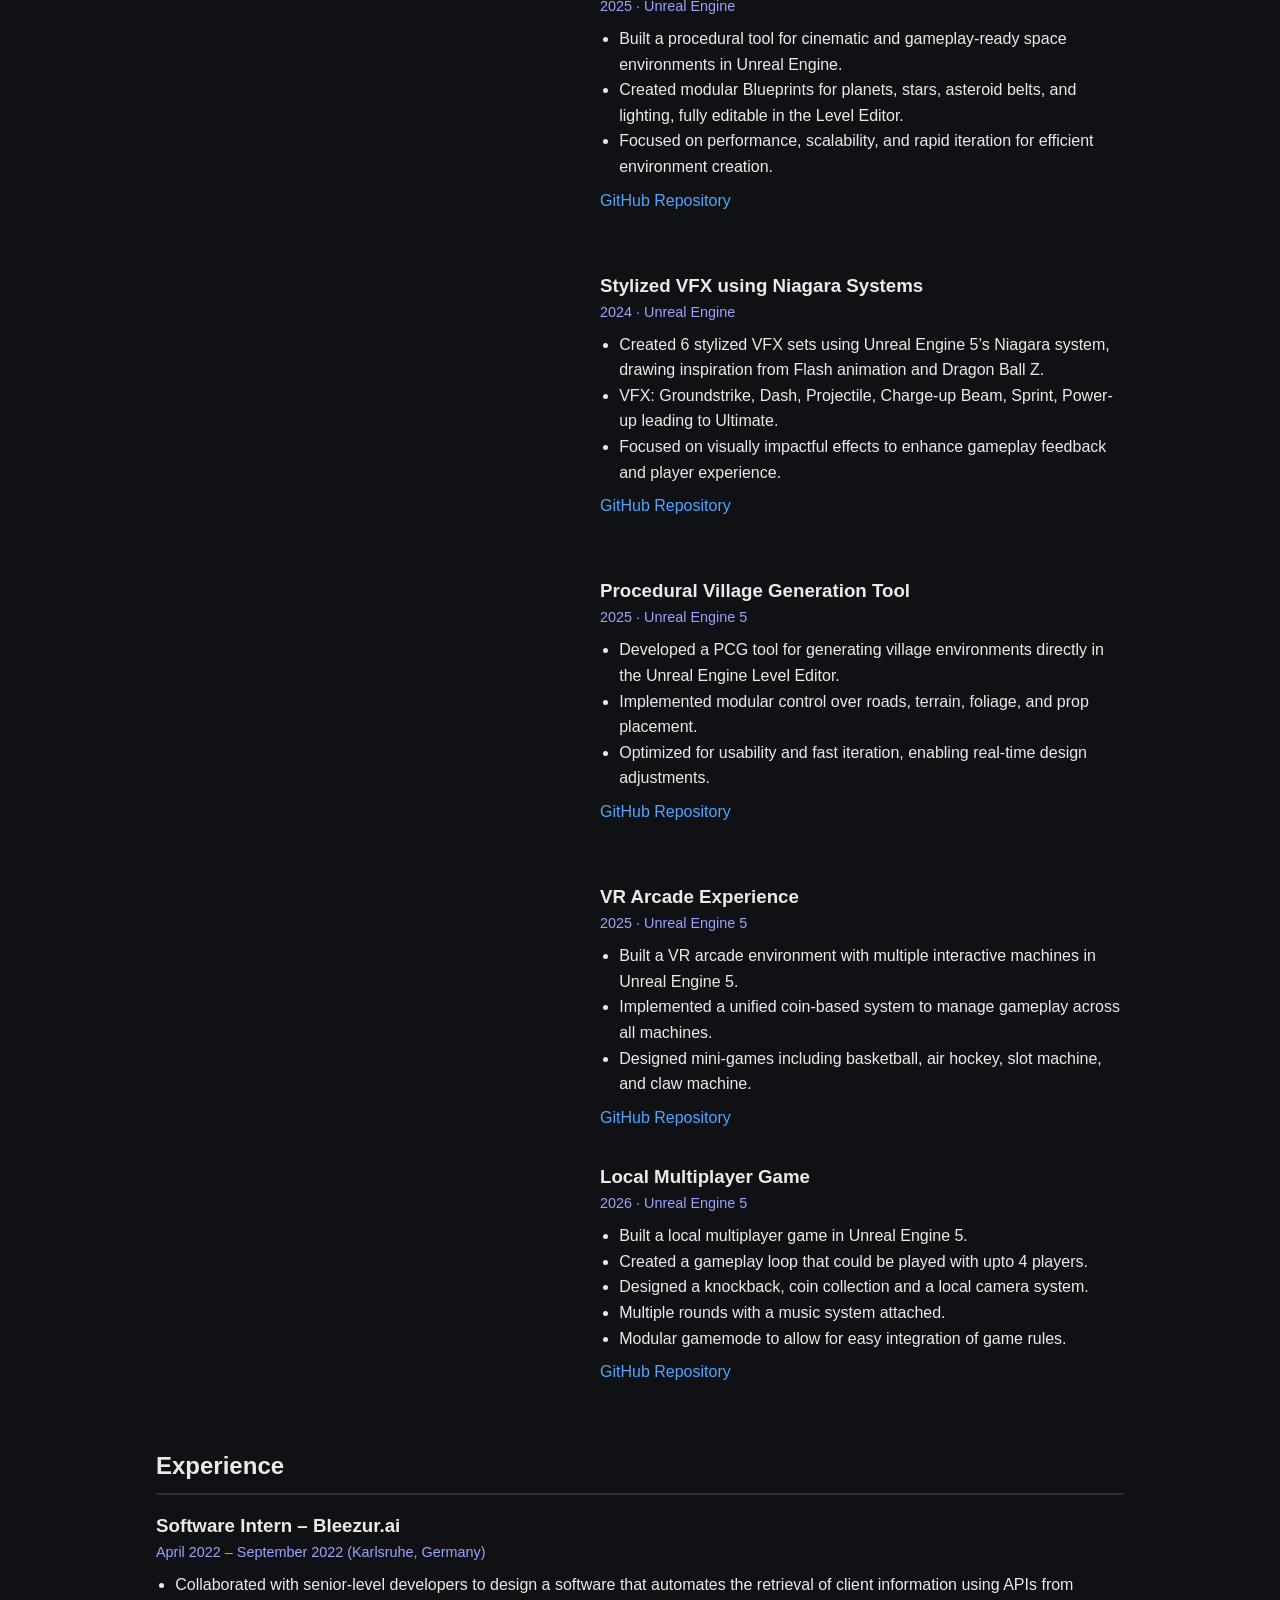
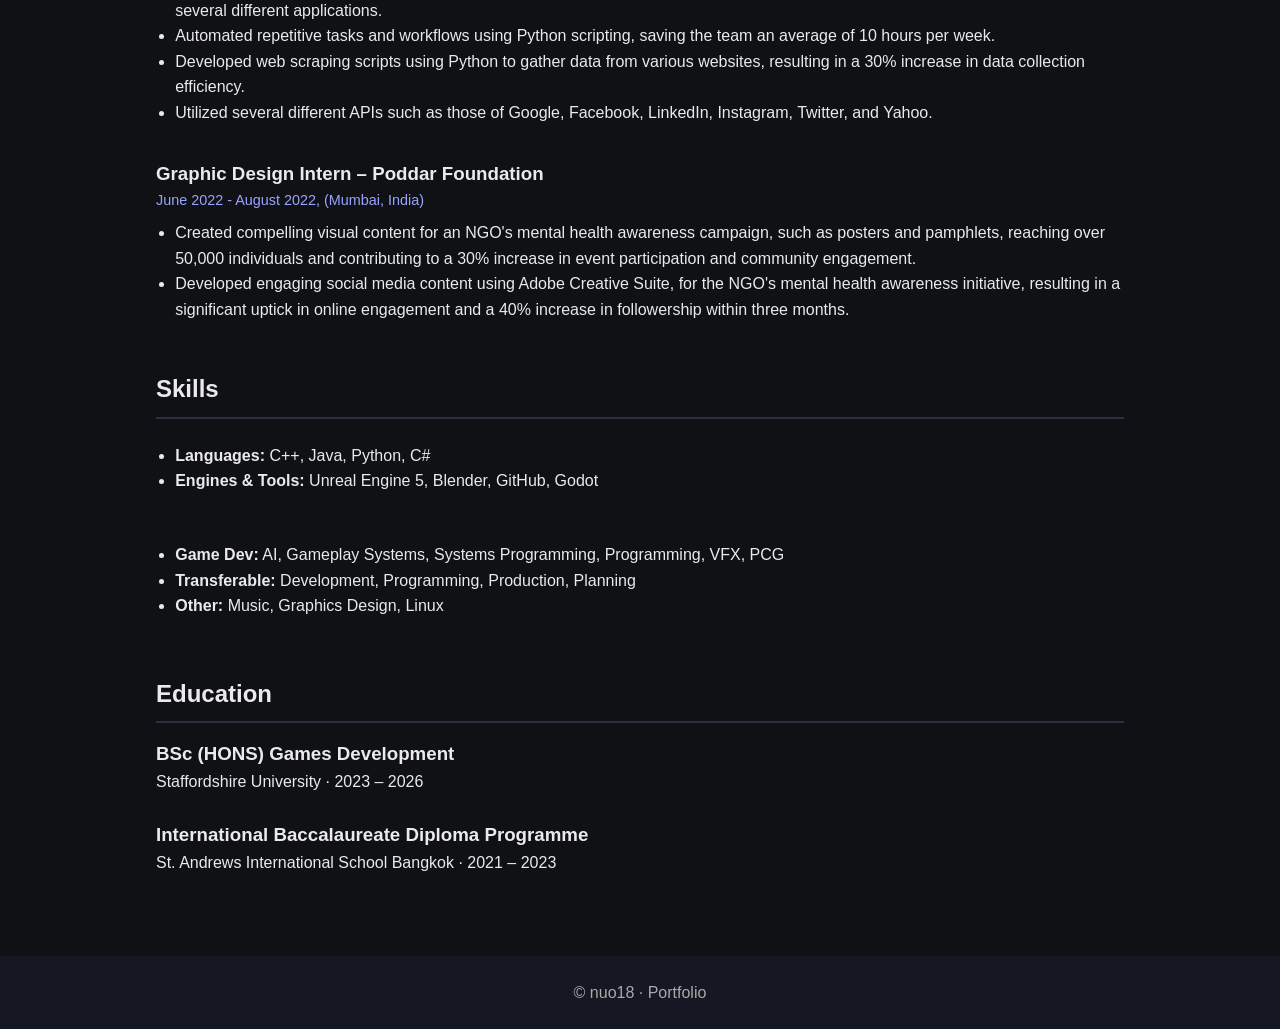
==== commit 873a5326: "cleaned it a bit more" ====
--- a/index.html
+++ b/index.html
@@ -22,6 +22,7 @@
       <a href="https://www.youtube.com/@nuo18" target="_blank">YouTube</a>
       <a href="https://nuo18.itch.io/" target="_blank">itch.io</a>
       <a href="https://discordapp.com/users/nuo18" target="_blank">Discord</a>
+      <a href="assets\CV-Programmer-VedangKadam.pdf" target="_blank">CV</a>
       <a href="tutorials/">Tutorials</a>
     </div>
   </header>
@@ -251,10 +252,11 @@
       <div class="two-column">
         <ul>
           <li><strong>Languages:</strong> C++, Java, Python, C#</li>
-          <li><strong>Engines & Tools:</strong> Unreal Engine 5, Blender, Git</li>
+          <li><strong>Engines & Tools:</strong> Unreal Engine 5, Blender, GitHub, Godot</li>
         </ul>
         <ul>
           <li><strong>Game Dev:</strong> AI, Gameplay Systems, Systems Programming, Programming, VFX, PCG</li>
+          <li><strong>Transferable:</strong> Development, Programming, Production, Planning</li>
           <li><strong>Other:</strong> Music, Graphics Design, Linux</li>
         </ul>
       </div>
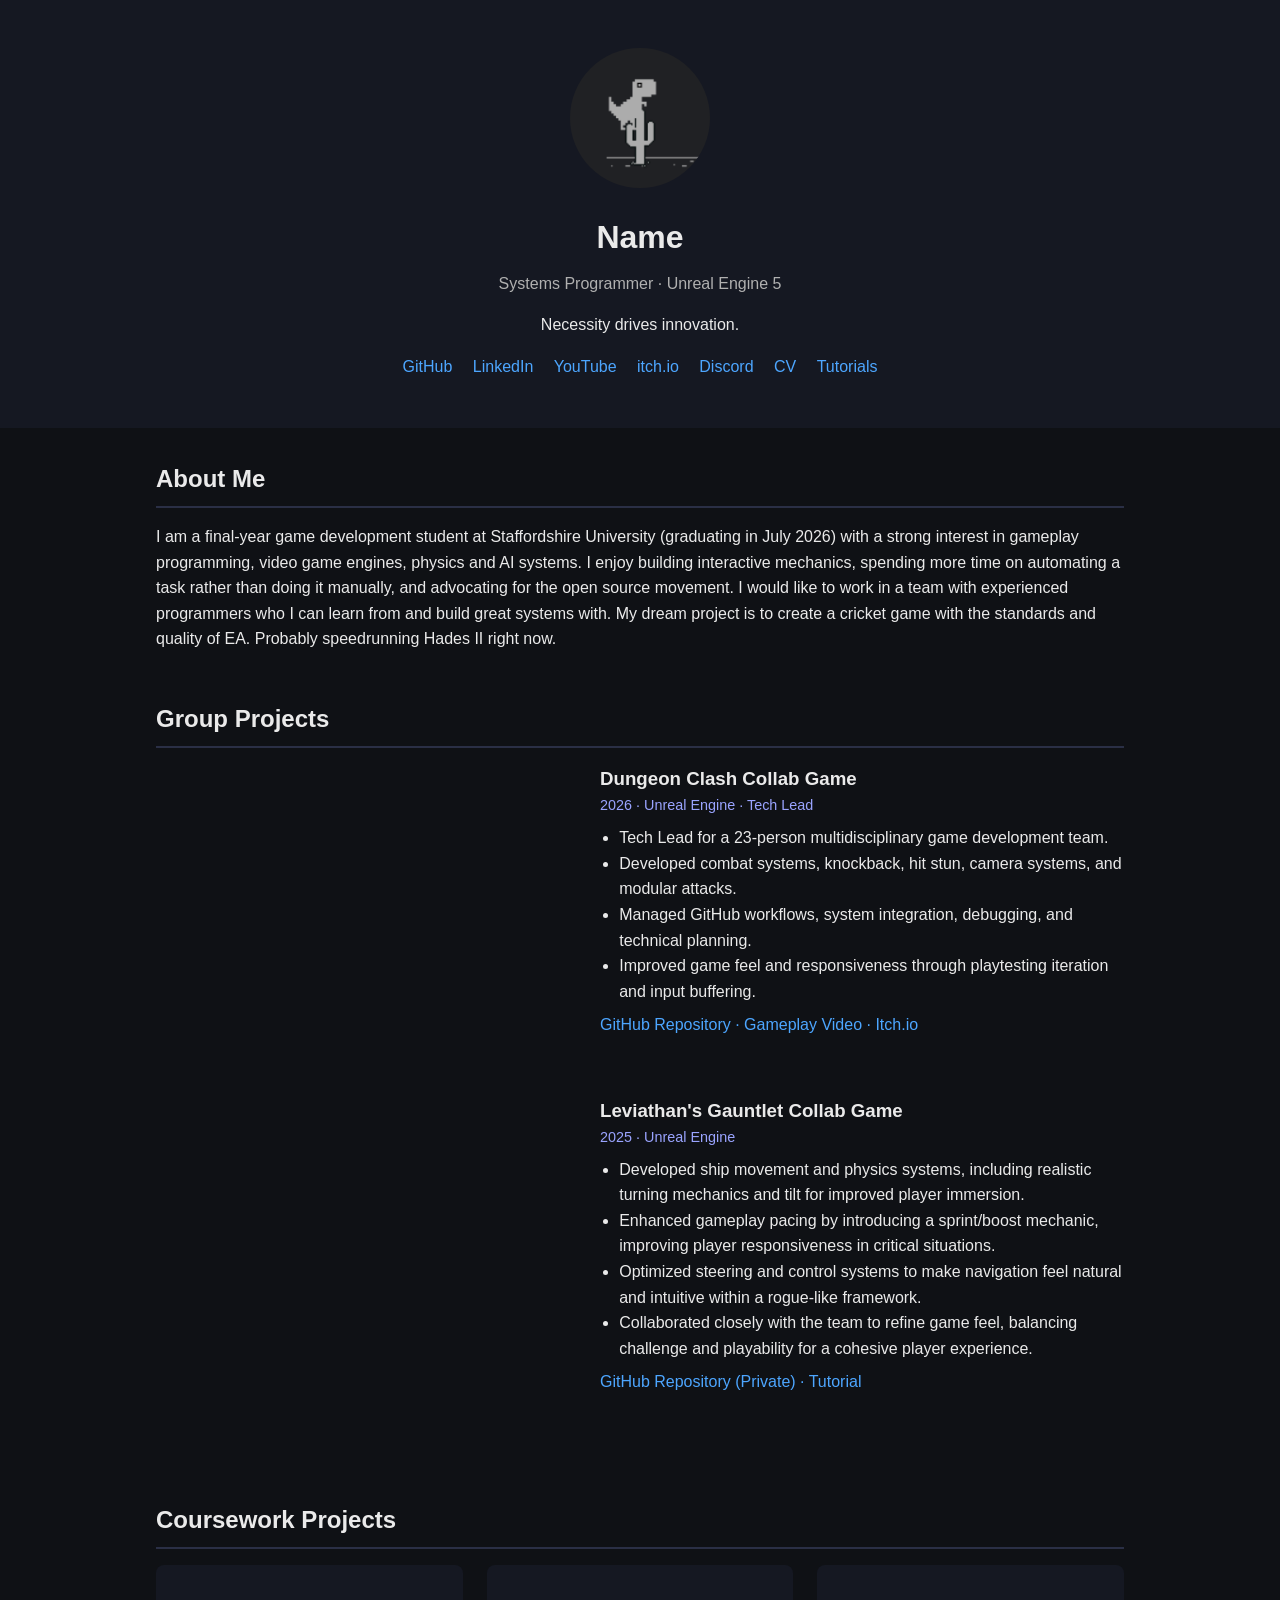
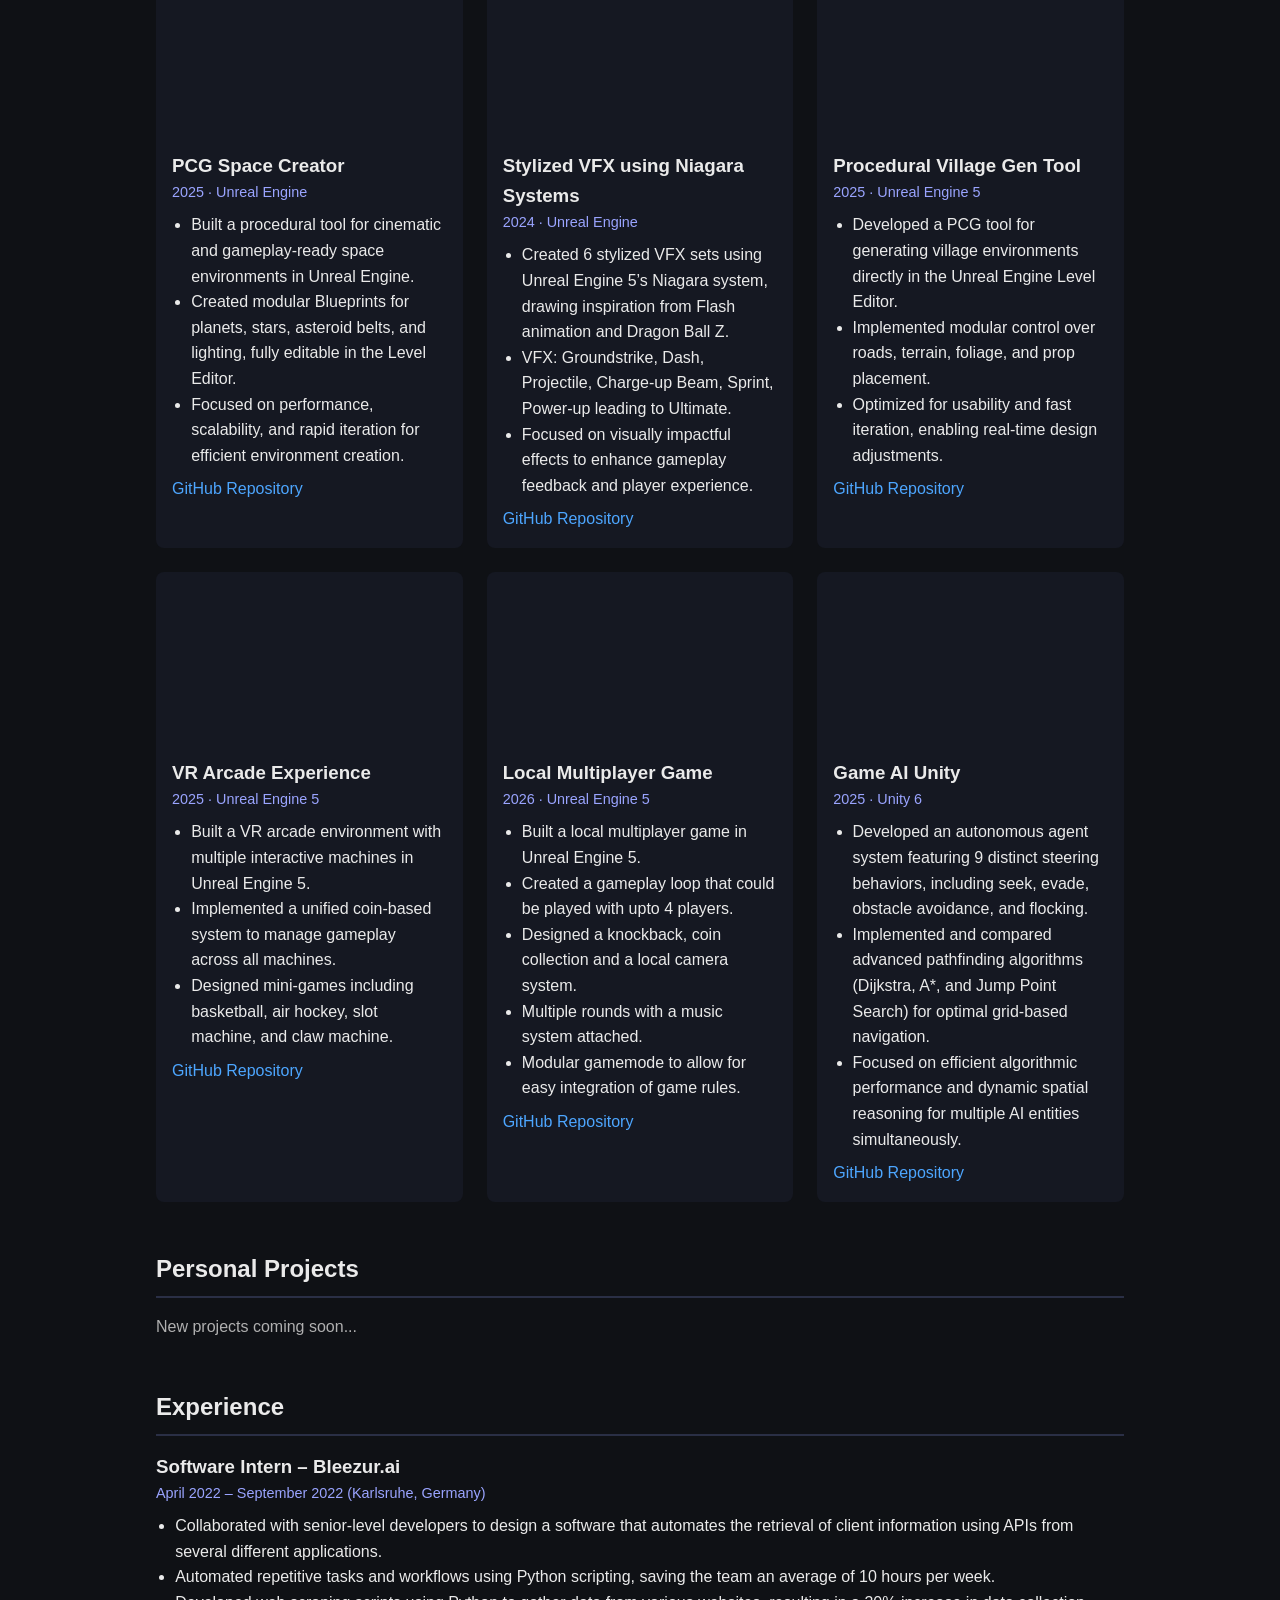
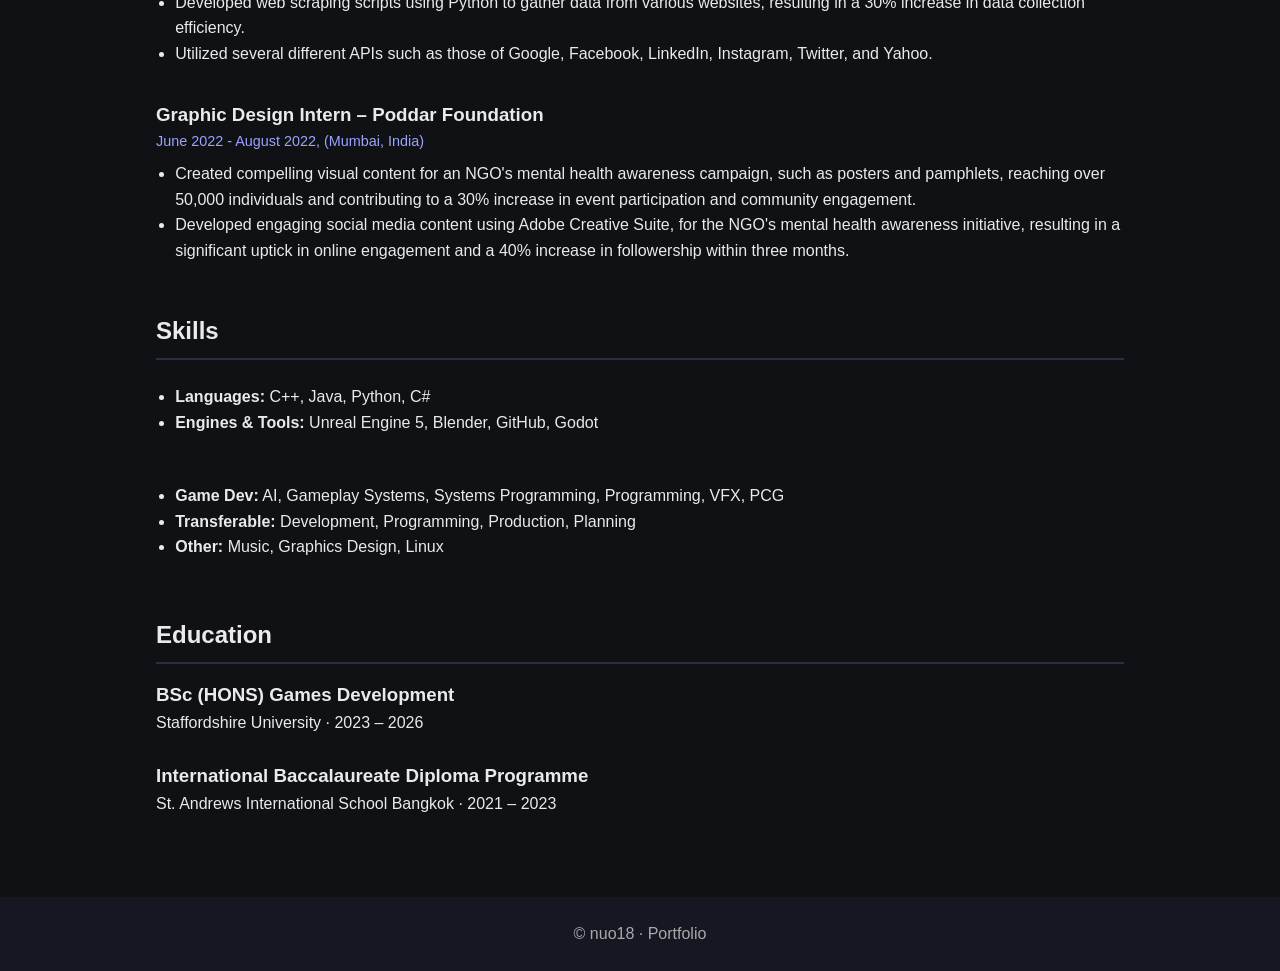
==== commit e90d5c74: "updated courseworks" ====
--- a/index.html
+++ b/index.html
@@ -11,14 +11,14 @@
   <!-- HEADER / HERO -->
   <header class="hero">
     <img src="assets/profile.png" alt="Profile picture" class="profile-pic" />
-    <h1>Vedang Kadam</h1>
+    <h1>Name</h1>
     <p class="subtitle">Systems Programmer · Unreal Engine 5</p>
     <p class="focus"> Necessity drives innovation.
     </p>
 
     <div class="links">
       <a href="https://github.com/nuo18" target="_blank">GitHub</a>
-      <a href="https://linkedin.com/in/vk1811" target="_blank">LinkedIn</a>
+      <a href="https://www.linkedin.com/in/nuo18/" target="_blank">LinkedIn</a>
       <a href="https://www.youtube.com/@nuo18" target="_blank">YouTube</a>
       <a href="https://nuo18.itch.io/" target="_blank">itch.io</a>
       <a href="https://discordapp.com/users/nuo18" target="_blank">Discord</a>
@@ -101,118 +101,146 @@
 
     <!-- COURSEWORK PROJECTS -->
     <section>
+      <h2>Coursework Projects</h2>
+
+      <div class="coursework-grid">
+
+        <!-- Card 1 -->
+        <div class="coursework-card">
+          <iframe
+            src="https://www.youtube.com/embed/6KWljXGxSBA"
+            title="PCG Space Creator gameplay"
+            frameborder="0"
+            allow="accelerometer; autoplay; clipboard-write; encrypted-media; gyroscope; picture-in-picture"
+            allowfullscreen>
+          </iframe>
+          <div class="project-info">
+            <h3>PCG Space Creator</h3>
+            <p class="tech">2025 · Unreal Engine</p>
+            <ul>
+              <li>Built a procedural tool for cinematic and gameplay-ready space environments in Unreal Engine.</li>
+              <li>Created modular Blueprints for planets, stars, asteroid belts, and lighting, fully editable in the Level Editor.</li>
+              <li>Focused on performance, scalability, and rapid iteration for efficient environment creation.</li>
+            </ul>
+            <a href="https://github.com/nuo18/PCG_Year3" target="_blank">GitHub Repository</a>
+          </div>
+        </div>
+
+        <!-- Card 2 -->
+        <div class="coursework-card">
+          <iframe
+            src="https://www.youtube.com/embed/Fu3d7VTVue4"
+            title="Stylized VFX using Niagara Systems"
+            frameborder="0"
+            allow="accelerometer; autoplay; clipboard-write; encrypted-media; gyroscope; picture-in-picture"
+            allowfullscreen>
+          </iframe>
+          <div class="project-info">
+            <h3>Stylized VFX using Niagara Systems</h3>
+            <p class="tech">2024 · Unreal Engine</p>
+            <ul>
+              <li>Created 6 stylized VFX sets using Unreal Engine 5’s Niagara system, drawing inspiration from Flash animation and Dragon Ball Z.</li>
+              <li>VFX: Groundstrike, Dash, Projectile, Charge-up Beam, Sprint, Power-up leading to Ultimate.</li>
+              <li>Focused on visually impactful effects to enhance gameplay feedback and player experience.</li>
+            </ul>
+            <a href="https://github.com/nuo18/VFX_Year2" target="_blank">GitHub Repository</a>
+          </div>
+        </div>
+
+        <!-- Card 3 -->
+        <div class="coursework-card">
+          <iframe
+            src="https://www.youtube.com/embed/JP3QOM-QkmI"
+            title="Procedural Village Generation Tool"
+            frameborder="0"
+            allow="accelerometer; autoplay; clipboard-write; encrypted-media; gyroscope; picture-in-picture"
+            allowfullscreen>
+          </iframe>
+          <div class="project-info">
+            <h3>Procedural Village Gen Tool</h3>
+            <p class="tech">2025 · Unreal Engine 5</p>
+            <ul>
+              <li>Developed a PCG tool for generating village environments directly in the Unreal Engine Level Editor.</li>
+              <li>Implemented modular control over roads, terrain, foliage, and prop placement.</li>
+              <li>Optimized for usability and fast iteration, enabling real-time design adjustments.</li>
+            </ul>
+            <a href="https://github.com/nuo18/ToolsDev_AI" target="_blank">GitHub Repository</a>
+          </div>
+        </div>
+
+        <!-- Card 4 -->
+        <div class="coursework-card">
+          <iframe
+            src="https://www.youtube.com/embed/Yp9Wn0DD7_w"
+            title="VR Arcade Experience"
+            frameborder="0"
+            allow="accelerometer; autoplay; clipboard-write; encrypted-media; gyroscope; picture-in-picture"
+            allowfullscreen>
+          </iframe>
+          <div class="project-info">
+            <h3>VR Arcade Experience</h3>
+            <p class="tech">2025 · Unreal Engine 5</p>
+            <ul>
+              <li>Built a VR arcade environment with multiple interactive machines in Unreal Engine 5.</li>
+              <li>Implemented a unified coin-based system to manage gameplay across all machines.</li>
+              <li>Designed mini-games including basketball, air hockey, slot machine, and claw machine.</li>
+            </ul>
+            <a href="https://github.com/nuo18/Year2_ES_VR" target="_blank">GitHub Repository</a>
+          </div>
+        </div>
+
+        <!-- Card 5 -->
+        <div class="coursework-card">
+          <iframe
+            src="https://www.youtube.com/embed/EGMF22NU1jY"
+            title="Local Multiplayer Game"
+            frameborder="0"
+            allow="accelerometer; autoplay; clipboard-write; encrypted-media; gyroscope; picture-in-picture"
+            allowfullscreen>
+          </iframe>
+          <div class="project-info">
+            <h3>Local Multiplayer Game</h3>
+            <p class="tech">2026 · Unreal Engine 5</p>
+            <ul>
+              <li>Built a local multiplayer game in Unreal Engine 5.</li>
+              <li>Created a gameplay loop that could be played with upto 4 players.</li>
+              <li>Designed a knockback, coin collection and a local camera system.</li>
+              <li>Multiple rounds with a music system attached.</li>
+              <li>Modular gamemode to allow for easy integration of game rules.</li>
+            </ul>
+            <a href="https://github.com/nuo18/Couch_Fighters" target="_blank">GitHub Repository</a>
+          </div>
+        </div>
+
+        <!-- Card 6 -->
+        <div class="coursework-card">
+          <iframe
+            src="https://www.youtube.com/embed/FWeBi40s8GY"
+            title="Game AI Unity"
+            frameborder="0"
+            allow="accelerometer; autoplay; clipboard-write; encrypted-media; gyroscope; picture-in-picture"
+            allowfullscreen>
+          </iframe>
+          <div class="project-info">
+            <h3>Game AI Unity</h3>
+            <p class="tech">2025 · Unity 6</p>
+            <ul>
+              <li>Developed an autonomous agent system featuring 9 distinct steering behaviors, including seek, evade, obstacle avoidance, and flocking.</li>
+              <li>Implemented and compared advanced pathfinding algorithms (Dijkstra, A*, and Jump Point Search) for optimal grid-based navigation.</li>
+              <li>Focused on efficient algorithmic performance and dynamic spatial reasoning for multiple AI entities simultaneously.</li>
+            </ul>
+            <a href="https://github.com/nuo18/Couch_Fighters" target="_blank">GitHub Repository</a>
+          </div>
+        </div>
+
+      </div> <!-- End of coursework-grid -->
+    </section>
+
+    <!-- NEW PERSONAL PROJECTS SECTION -->
+    <section>
       <h2>Personal Projects</h2>
-
-      <div class="project">
-        <iframe
-          src="https://www.youtube.com/embed/6KWljXGxSBA"
-          title="PCG Space Creator gameplay"
-          frameborder="0"
-          allow="accelerometer; autoplay; clipboard-write; encrypted-media; gyroscope; picture-in-picture"
-          allowfullscreen>
-        </iframe>
-        <div class="project-info">
-          <h3>PCG Space Creator</h3>
-          <p class="tech">2025 · Unreal Engine</p>
-          <ul>
-            <li>Built a procedural tool for cinematic and gameplay-ready space environments in Unreal Engine.</li>
-            <li>Created modular Blueprints for planets, stars, asteroid belts, and lighting, fully editable in the Level Editor.</li>
-            <li>Focused on performance, scalability, and rapid iteration for efficient environment creation.</li>
-          </ul>
-          <a href="https://github.com/nuo18/PCG_Year3" target="_blank">GitHub Repository</a>
-        </div>
-      </div>
-
-      <!-- Add 2–3 more coursework projects -->
-
-      <br>
-
-      <div class="project small">
-        <iframe
-          src="https://www.youtube.com/embed/Fu3d7VTVue4"
-          title="Stylized VFX using Niagara Systems"
-          frameborder="0"
-          allow="accelerometer; autoplay; clipboard-write; encrypted-media; gyroscope; picture-in-picture"
-          allowfullscreen>
-        </iframe>
-        <div class="project-info">
-          <h3>Stylized VFX using Niagara Systems</h3>
-          <p class="tech">2024 · Unreal Engine</p>
-          <ul>
-            <li>Created 6 stylized VFX sets using Unreal Engine 5’s Niagara system, drawing inspiration from Flash animation and Dragon Ball Z.</li>
-            <li>VFX: Groundstrike, Dash, Projectile, Charge-up Beam, Sprint, Power-up leading to Ultimate.</li>
-            <li>Focused on visually impactful effects to enhance gameplay feedback and player experience.</li>
-          </ul>
-          <a href="https://github.com/nuo18/VFX_Year2" target="_blank">GitHub Repository</a>
-        </div>
-      </div>
-
-      <br>
-
-      <div class="project small">
-        <iframe
-          src="https://www.youtube.com/embed/JP3QOM-QkmI"
-          title="Procedural Village Generation Tool"
-          frameborder="0"
-          allow="accelerometer; autoplay; clipboard-write; encrypted-media; gyroscope; picture-in-picture"
-          allowfullscreen>
-        </iframe>
-        <div class="project-info">
-          <h3>Procedural Village Generation Tool</h3>
-          <p class="tech">2025 · Unreal Engine 5</p>
-          <ul>
-            <li>Developed a PCG tool for generating village environments directly in the Unreal Engine Level Editor.</li>
-            <li>Implemented modular control over roads, terrain, foliage, and prop placement.</li>
-            <li>Optimized for usability and fast iteration, enabling real-time design adjustments.</li>
-          </ul>
-          <a href="https://github.com/nuo18/ToolsDev_AI" target="_blank">GitHub Repository</a>
-        </div>
-      </div>
-
-      <br>
-
-      <div class="project small">
-        <iframe
-          src="https://www.youtube.com/embed/Yp9Wn0DD7_w"
-          title="VR Arcade Experience"
-          frameborder="0"
-          allow="accelerometer; autoplay; clipboard-write; encrypted-media; gyroscope; picture-in-picture"
-          allowfullscreen>
-        </iframe>
-        <div class="project-info">
-          <h3>VR Arcade Experience</h3>
-          <p class="tech">2025 · Unreal Engine 5</p>
-          <ul>
-            <li>Built a VR arcade environment with multiple interactive machines in Unreal Engine 5.</li>
-            <li>Implemented a unified coin-based system to manage gameplay across all machines.</li>
-            <li>Designed mini-games including basketball, air hockey, slot machine, and claw machine.</li>
-          </ul>
-          <a href="https://github.com/nuo18/Year2_ES_VR" target="_blank">GitHub Repository</a>
-        </div>
-      </div>
-
-      <div class="project small">
-        <iframe
-          src="https://www.youtube.com/embed/EGMF22NU1jY"
-          title="Local Multiplayer Game"
-          frameborder="0"
-          allow="accelerometer; autoplay; clipboard-write; encrypted-media; gyroscope; picture-in-picture"
-          allowfullscreen>
-        </iframe>
-        <div class="project-info">
-          <h3>Local Multiplayer Game</h3>
-          <p class="tech">2026 · Unreal Engine 5</p>
-          <ul>
-            <li>Built a local multiplayer game in Unreal Engine 5.</li>
-            <li>Created a gameplay loop that could be played with upto 4 players.</li>
-            <li>Designed a knockback, coin collection and a local camera system.</li>
-            <li>Multiple rounds with a music system attached.</li>
-            <li>Modular gamemode to allow for easy integration of game rules.</li>
-          </ul>
-          <a href="https://github.com/nuo18/Couch_Fighters" target="_blank">GitHub Repository</a>
-        </div>
-      </div>
-
+      <!-- You can add your new personal projects here later -->
+      <p style="color: #b0b0b0;">New projects coming soon...</p>
     </section>
 
     <!-- EXPERIENCE -->
--- a/style.css
+++ b/style.css
@@ -160,3 +160,41 @@
   font-size: 0.9rem;
   color: #b0b0b0;
 }
+
+/* COURSEWORK CARDS GRID */
+.coursework-grid {
+  display: grid;
+  grid-template-columns: repeat(3, 1fr);
+  gap: 1.5rem;
+}
+
+.coursework-card {
+  background: #151822; 
+  padding: 1rem;
+  border-radius: 8px;
+  display: flex;
+  flex-direction: column;
+  transition: transform 0.15s ease;
+}
+
+.coursework-card:hover {
+  transform: translateY(-4px);
+}
+
+.coursework-card iframe {
+  width: 100%;
+  aspect-ratio: 16 / 9;
+  border-radius: 8px;
+  margin-bottom: 1rem;
+}
+
+.coursework-card .project-info {
+  flex: 1;
+  min-width: 0;
+}
+
+@media (max-width: 900px) {
+  .coursework-grid {
+    grid-template-columns: repeat(auto-fit, minmax(280px, 1fr));
+  }
+}
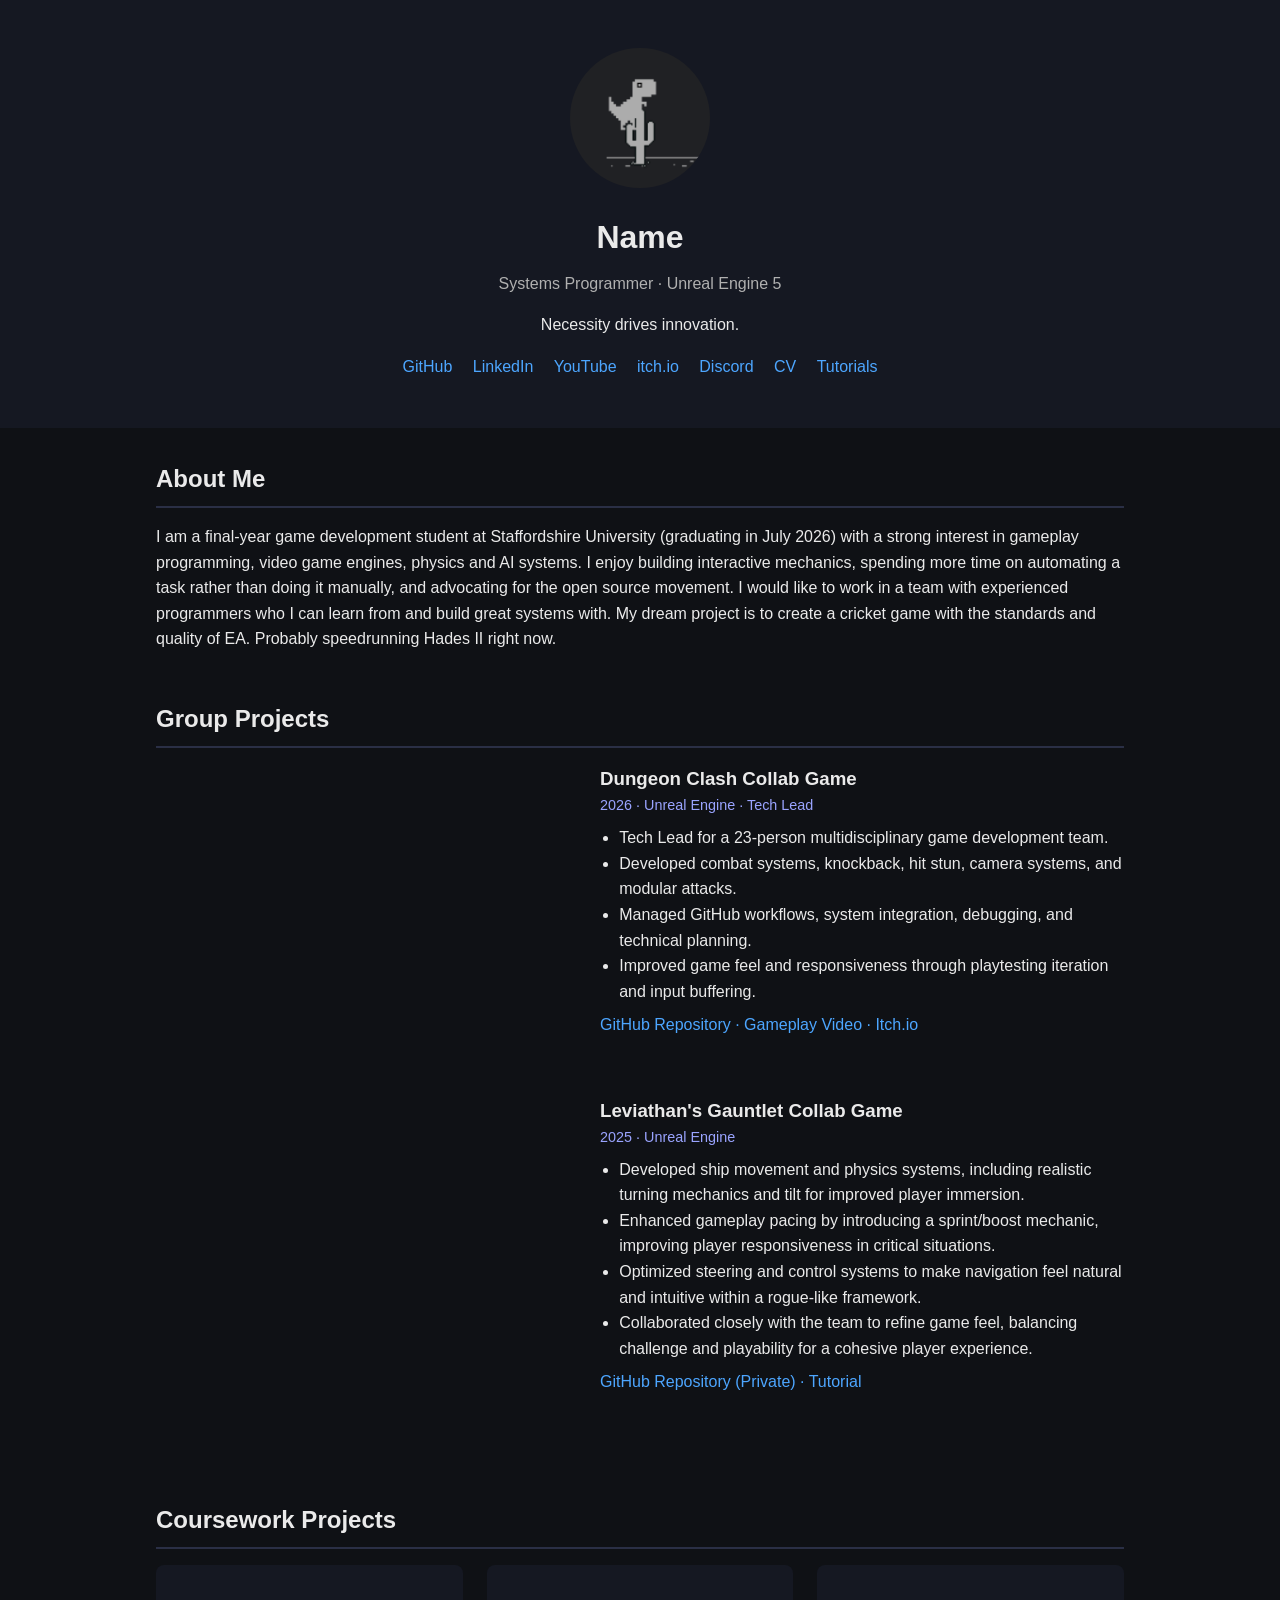
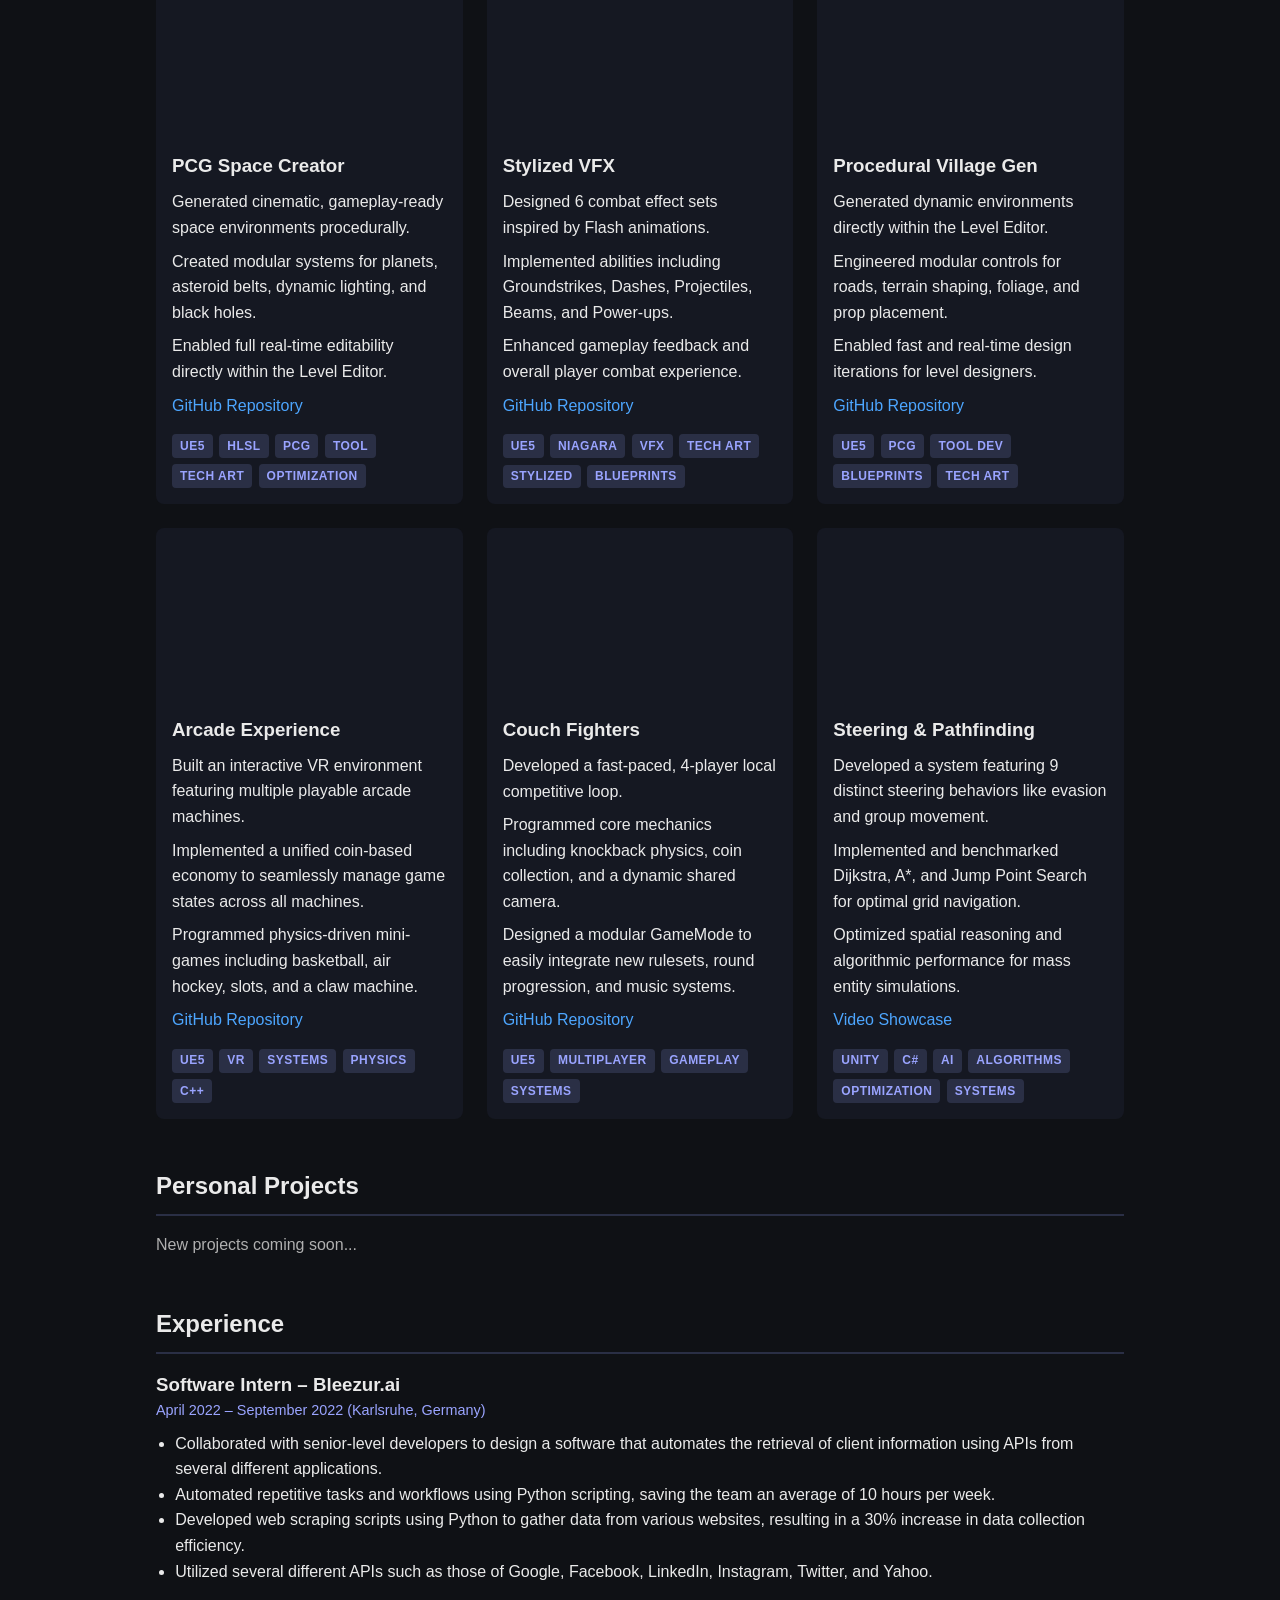
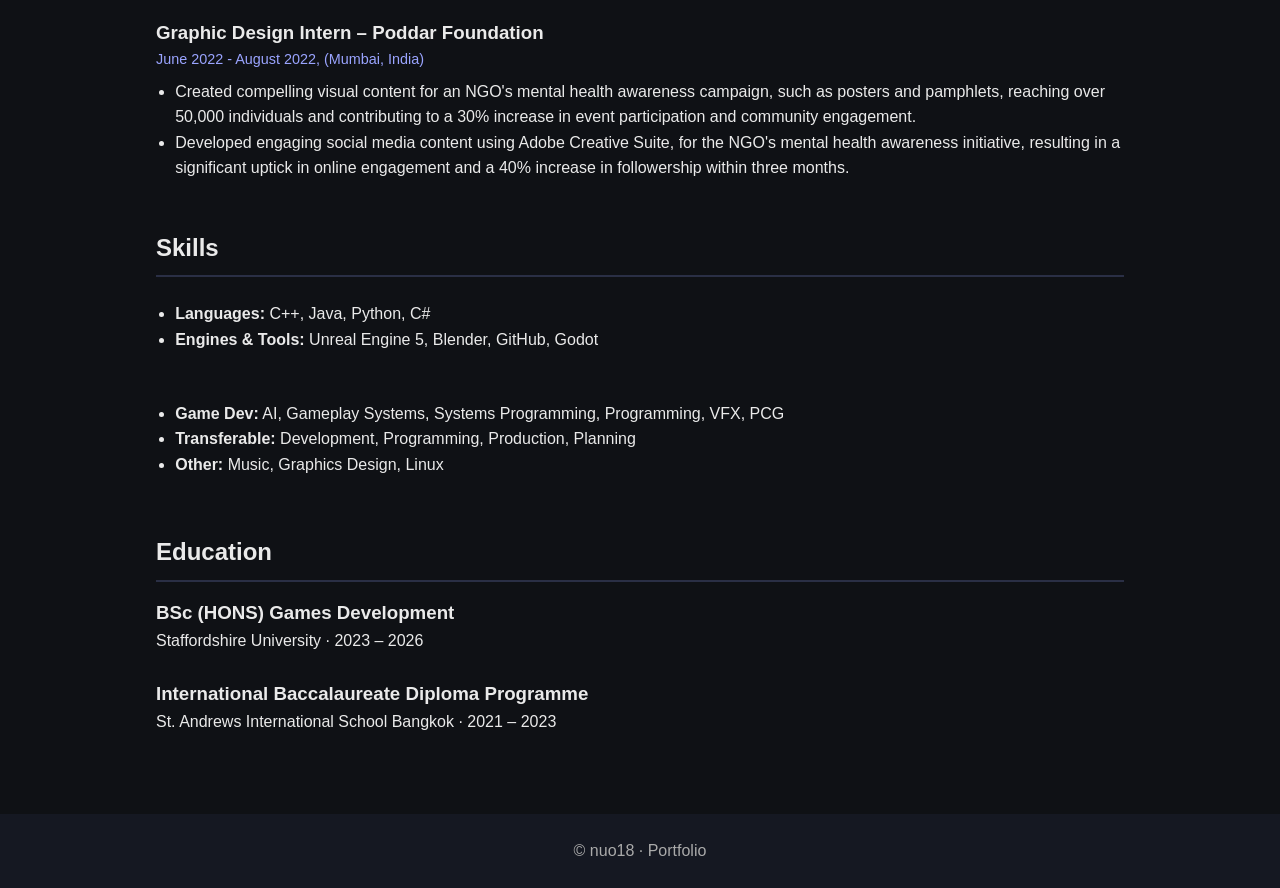
==== commit 328f973b: "changed coursework" ====
--- a/index.html
+++ b/index.html
@@ -105,7 +105,7 @@
 
       <div class="coursework-grid">
 
-        <!-- Card 1 -->
+        <!-- Card 1: PCG Space Creator -->
         <div class="coursework-card">
           <iframe
             src="https://www.youtube.com/embed/6KWljXGxSBA"
@@ -116,17 +116,29 @@
           </iframe>
           <div class="project-info">
             <h3>PCG Space Creator</h3>
-            <p class="tech">2025 · Unreal Engine</p>
-            <ul>
-              <li>Built a procedural tool for cinematic and gameplay-ready space environments in Unreal Engine.</li>
-              <li>Created modular Blueprints for planets, stars, asteroid belts, and lighting, fully editable in the Level Editor.</li>
-              <li>Focused on performance, scalability, and rapid iteration for efficient environment creation.</li>
-            </ul>
+
+            <!-- Description without bullets -->
+            <div class="project-desc">
+              <p>Generated cinematic, gameplay-ready space environments procedurally.</p>
+              <p>Created modular systems for planets, asteroid belts, dynamic lighting, and black holes.</p>
+              <p>Enabled full real-time editability directly within the Level Editor.</p>
+            </div>
+            
             <a href="https://github.com/nuo18/PCG_Year3" target="_blank">GitHub Repository</a>
-          </div>
-        </div>
-
-        <!-- Card 2 -->
+
+            <!-- New Tag Layout -->
+            <div class="tech-tags">
+              <span class="tech-tag">UE5</span>
+              <span class="tech-tag">HLSL</span>
+              <span class="tech-tag">PCG</span>
+              <span class="tech-tag">Tool</span>
+              <span class="tech-tag">Tech Art</span>
+              <span class="tech-tag">Optimization</span>
+            </div>
+          </div>
+        </div>
+
+        <!-- Card 2: Stylized VFX -->
         <div class="coursework-card">
           <iframe
             src="https://www.youtube.com/embed/Fu3d7VTVue4"
@@ -136,18 +148,30 @@
             allowfullscreen>
           </iframe>
           <div class="project-info">
-            <h3>Stylized VFX using Niagara Systems</h3>
-            <p class="tech">2024 · Unreal Engine</p>
-            <ul>
-              <li>Created 6 stylized VFX sets using Unreal Engine 5’s Niagara system, drawing inspiration from Flash animation and Dragon Ball Z.</li>
-              <li>VFX: Groundstrike, Dash, Projectile, Charge-up Beam, Sprint, Power-up leading to Ultimate.</li>
-              <li>Focused on visually impactful effects to enhance gameplay feedback and player experience.</li>
-            </ul>
+            <h3>Stylized VFX</h3>
+            
+            <!-- Description without bullets -->
+            <div class="project-desc">
+              <p>Designed 6 combat effect sets inspired by Flash animations.</p>
+              <p>Implemented abilities including Groundstrikes, Dashes, Projectiles, Beams, and Power-ups.</p>
+              <p>Enhanced gameplay feedback and overall player combat experience.</p>
+            </div>
+            
             <a href="https://github.com/nuo18/VFX_Year2" target="_blank">GitHub Repository</a>
-          </div>
-        </div>
-
-        <!-- Card 3 -->
+
+            <!-- Tech Tags -->
+            <div class="tech-tags">
+              <span class="tech-tag">UE5</span>
+              <span class="tech-tag">Niagara</span>
+              <span class="tech-tag">VFX</span>
+              <span class="tech-tag">Tech Art</span>
+              <span class="tech-tag">Stylized</span>
+              <span class="tech-tag">Blueprints</span>
+            </div>
+          </div>
+        </div>
+
+        <!-- Card 3: Procedural Village Gen Tool -->
         <div class="coursework-card">
           <iframe
             src="https://www.youtube.com/embed/JP3QOM-QkmI"
@@ -157,18 +181,29 @@
             allowfullscreen>
           </iframe>
           <div class="project-info">
-            <h3>Procedural Village Gen Tool</h3>
-            <p class="tech">2025 · Unreal Engine 5</p>
-            <ul>
-              <li>Developed a PCG tool for generating village environments directly in the Unreal Engine Level Editor.</li>
-              <li>Implemented modular control over roads, terrain, foliage, and prop placement.</li>
-              <li>Optimized for usability and fast iteration, enabling real-time design adjustments.</li>
-            </ul>
+            <h3>Procedural Village Gen</h3>
+            
+            <!-- Description without bullets -->
+            <div class="project-desc">
+              <p>Generated dynamic environments directly within the Level Editor.</p>
+              <p>Engineered modular controls for roads, terrain shaping, foliage, and prop placement.</p>
+              <p>Enabled fast and real-time design iterations for level designers.</p>
+            </div>
+            
             <a href="https://github.com/nuo18/ToolsDev_AI" target="_blank">GitHub Repository</a>
-          </div>
-        </div>
-
-        <!-- Card 4 -->
+
+            <!-- Tech Tags -->
+            <div class="tech-tags">
+              <span class="tech-tag">UE5</span>
+              <span class="tech-tag">PCG</span>
+              <span class="tech-tag">Tool Dev</span>
+              <span class="tech-tag">Blueprints</span>
+              <span class="tech-tag">Tech Art</span>
+            </div>
+          </div>
+        </div>
+
+        <!-- Card 4: VR Arcade Experience -->
         <div class="coursework-card">
           <iframe
             src="https://www.youtube.com/embed/Yp9Wn0DD7_w"
@@ -178,18 +213,29 @@
             allowfullscreen>
           </iframe>
           <div class="project-info">
-            <h3>VR Arcade Experience</h3>
-            <p class="tech">2025 · Unreal Engine 5</p>
-            <ul>
-              <li>Built a VR arcade environment with multiple interactive machines in Unreal Engine 5.</li>
-              <li>Implemented a unified coin-based system to manage gameplay across all machines.</li>
-              <li>Designed mini-games including basketball, air hockey, slot machine, and claw machine.</li>
-            </ul>
+            <h3>Arcade Experience</h3>
+            
+            <!-- Description without bullets -->
+            <div class="project-desc">
+              <p>Built an interactive VR environment featuring multiple playable arcade machines.</p>
+              <p>Implemented a unified coin-based economy to seamlessly manage game states across all machines.</p>
+              <p>Programmed physics-driven mini-games including basketball, air hockey, slots, and a claw machine.</p>
+            </div>
+            
             <a href="https://github.com/nuo18/Year2_ES_VR" target="_blank">GitHub Repository</a>
-          </div>
-        </div>
-
-        <!-- Card 5 -->
+
+            <!-- Tech Tags -->
+            <div class="tech-tags">
+              <span class="tech-tag">UE5</span>
+              <span class="tech-tag">VR</span>
+              <span class="tech-tag">Systems</span>
+              <span class="tech-tag">Physics</span>
+              <span class="tech-tag">C++</span>
+            </div>
+          </div>
+        </div>
+
+        <!-- Card 5: Local Multiplayer Game -->
         <div class="coursework-card">
           <iframe
             src="https://www.youtube.com/embed/EGMF22NU1jY"
@@ -199,37 +245,57 @@
             allowfullscreen>
           </iframe>
           <div class="project-info">
-            <h3>Local Multiplayer Game</h3>
-            <p class="tech">2026 · Unreal Engine 5</p>
-            <ul>
-              <li>Built a local multiplayer game in Unreal Engine 5.</li>
-              <li>Created a gameplay loop that could be played with upto 4 players.</li>
-              <li>Designed a knockback, coin collection and a local camera system.</li>
-              <li>Multiple rounds with a music system attached.</li>
-              <li>Modular gamemode to allow for easy integration of game rules.</li>
-            </ul>
+            <h3>Couch Fighters</h3>
+            
+            <!-- Description without bullets -->
+            <div class="project-desc">
+              <p>Developed a fast-paced, 4-player local competitive loop.</p>
+              <p>Programmed core mechanics including knockback physics, coin collection, and a dynamic shared camera.</p>
+              <p>Designed a modular GameMode to easily integrate new rulesets, round progression, and music systems.</p>
+            </div>
+            
             <a href="https://github.com/nuo18/Couch_Fighters" target="_blank">GitHub Repository</a>
-          </div>
-        </div>
-
-        <!-- Card 6 -->
-        <div class="coursework-card">
-          <iframe
-            src="https://www.youtube.com/embed/FWeBi40s8GY"
-            title="Game AI Unity"
-            frameborder="0"
-            allow="accelerometer; autoplay; clipboard-write; encrypted-media; gyroscope; picture-in-picture"
-            allowfullscreen>
-          </iframe>
-          <div class="project-info">
-            <h3>Game AI Unity</h3>
-            <p class="tech">2025 · Unity 6</p>
-            <ul>
-              <li>Developed an autonomous agent system featuring 9 distinct steering behaviors, including seek, evade, obstacle avoidance, and flocking.</li>
-              <li>Implemented and compared advanced pathfinding algorithms (Dijkstra, A*, and Jump Point Search) for optimal grid-based navigation.</li>
-              <li>Focused on efficient algorithmic performance and dynamic spatial reasoning for multiple AI entities simultaneously.</li>
-            </ul>
-            <a href="https://github.com/nuo18/Couch_Fighters" target="_blank">GitHub Repository</a>
+
+            <!-- Tech Tags -->
+            <div class="tech-tags">
+              <span class="tech-tag">UE5</span>
+              <span class="tech-tag">Multiplayer</span>
+              <span class="tech-tag">Gameplay</span>
+              <span class="tech-tag">Systems</span>
+            </div>
+          </div>
+        </div>
+
+        <!-- Card 6: Game AI Steering & Pathfinding -->
+        <div class="coursework-card">
+          <iframe
+            src="https://www.youtube.com/embed/qSv6OitvH4s"
+            title="Game AI Steering & Pathfinding"
+            frameborder="0"
+            allow="accelerometer; autoplay; clipboard-write; encrypted-media; gyroscope; picture-in-picture"
+            allowfullscreen>
+          </iframe>
+          <div class="project-info">
+            <h3>Steering & Pathfinding</h3>
+            
+            <!-- Description without bullets -->
+            <div class="project-desc">
+              <p>Developed a system featuring 9 distinct steering behaviors like evasion and group movement.</p>
+              <p>Implemented and benchmarked Dijkstra, A*, and Jump Point Search for optimal grid navigation.</p>
+              <p>Optimized spatial reasoning and algorithmic performance for mass entity simulations.</p>
+            </div>
+            
+            <a href="https://www.youtube.com/embed/FWeBi40s8GY" target="_blank">Video Showcase</a>
+
+            <!-- Tech Tags -->
+            <div class="tech-tags">
+              <span class="tech-tag">Unity</span>
+              <span class="tech-tag">C#</span>
+              <span class="tech-tag">AI</span>
+              <span class="tech-tag">Algorithms</span>
+              <span class="tech-tag">Optimization</span>
+              <span class="tech-tag">Systems</span>
+            </div>
           </div>
         </div>
 
--- a/style.css
+++ b/style.css
@@ -99,6 +99,15 @@
   min-width: 280px;
 }
 
+/* PROJECT DESCRIPTION (No Bullets) */
+.project-desc {
+  margin: 0.5rem 0; /* Matches the spacing your old bullet points had */
+}
+
+.project-desc p {
+  margin-bottom: 0.5rem; /* Adds a clean gap between sentences */
+}
+
 .tech {
   color: #9aa4ff;
   font-size: 0.9rem;
@@ -197,4 +206,23 @@
   .coursework-grid {
     grid-template-columns: repeat(auto-fit, minmax(280px, 1fr));
   }
+}
+
+/* TECH TAGS */
+.tech-tags {
+  display: flex;
+  flex-wrap: wrap;
+  gap: 0.4rem;
+  margin-top: 1rem;
+}
+
+.tech-tag {
+  background: #2a2f45; /* Muted dark blue-gray matching your section borders */
+  color: #9aa4ff;      /* Matches your existing tech text color */
+  padding: 0.15rem 0.5rem;
+  border-radius: 4px;
+  font-size: 0.75rem;
+  font-weight: 600;
+  text-transform: uppercase;
+  letter-spacing: 0.5px;
 }
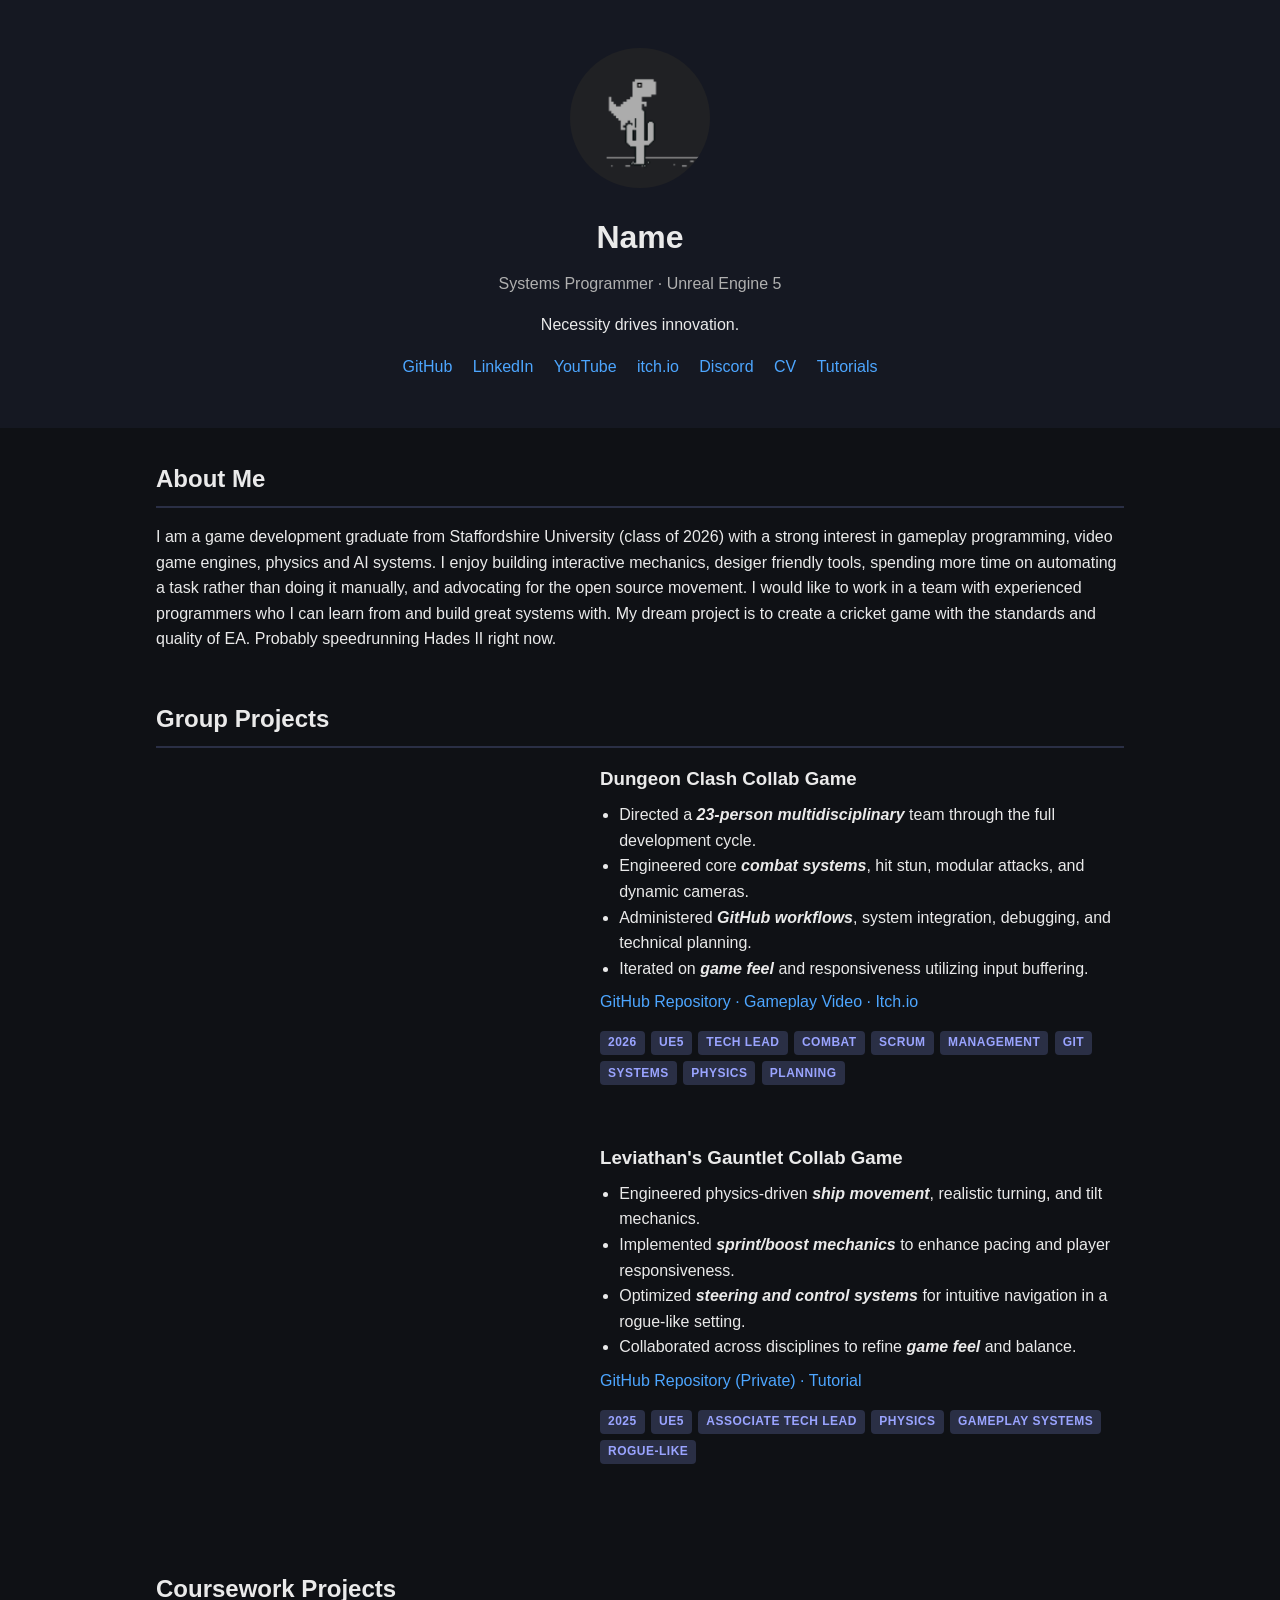
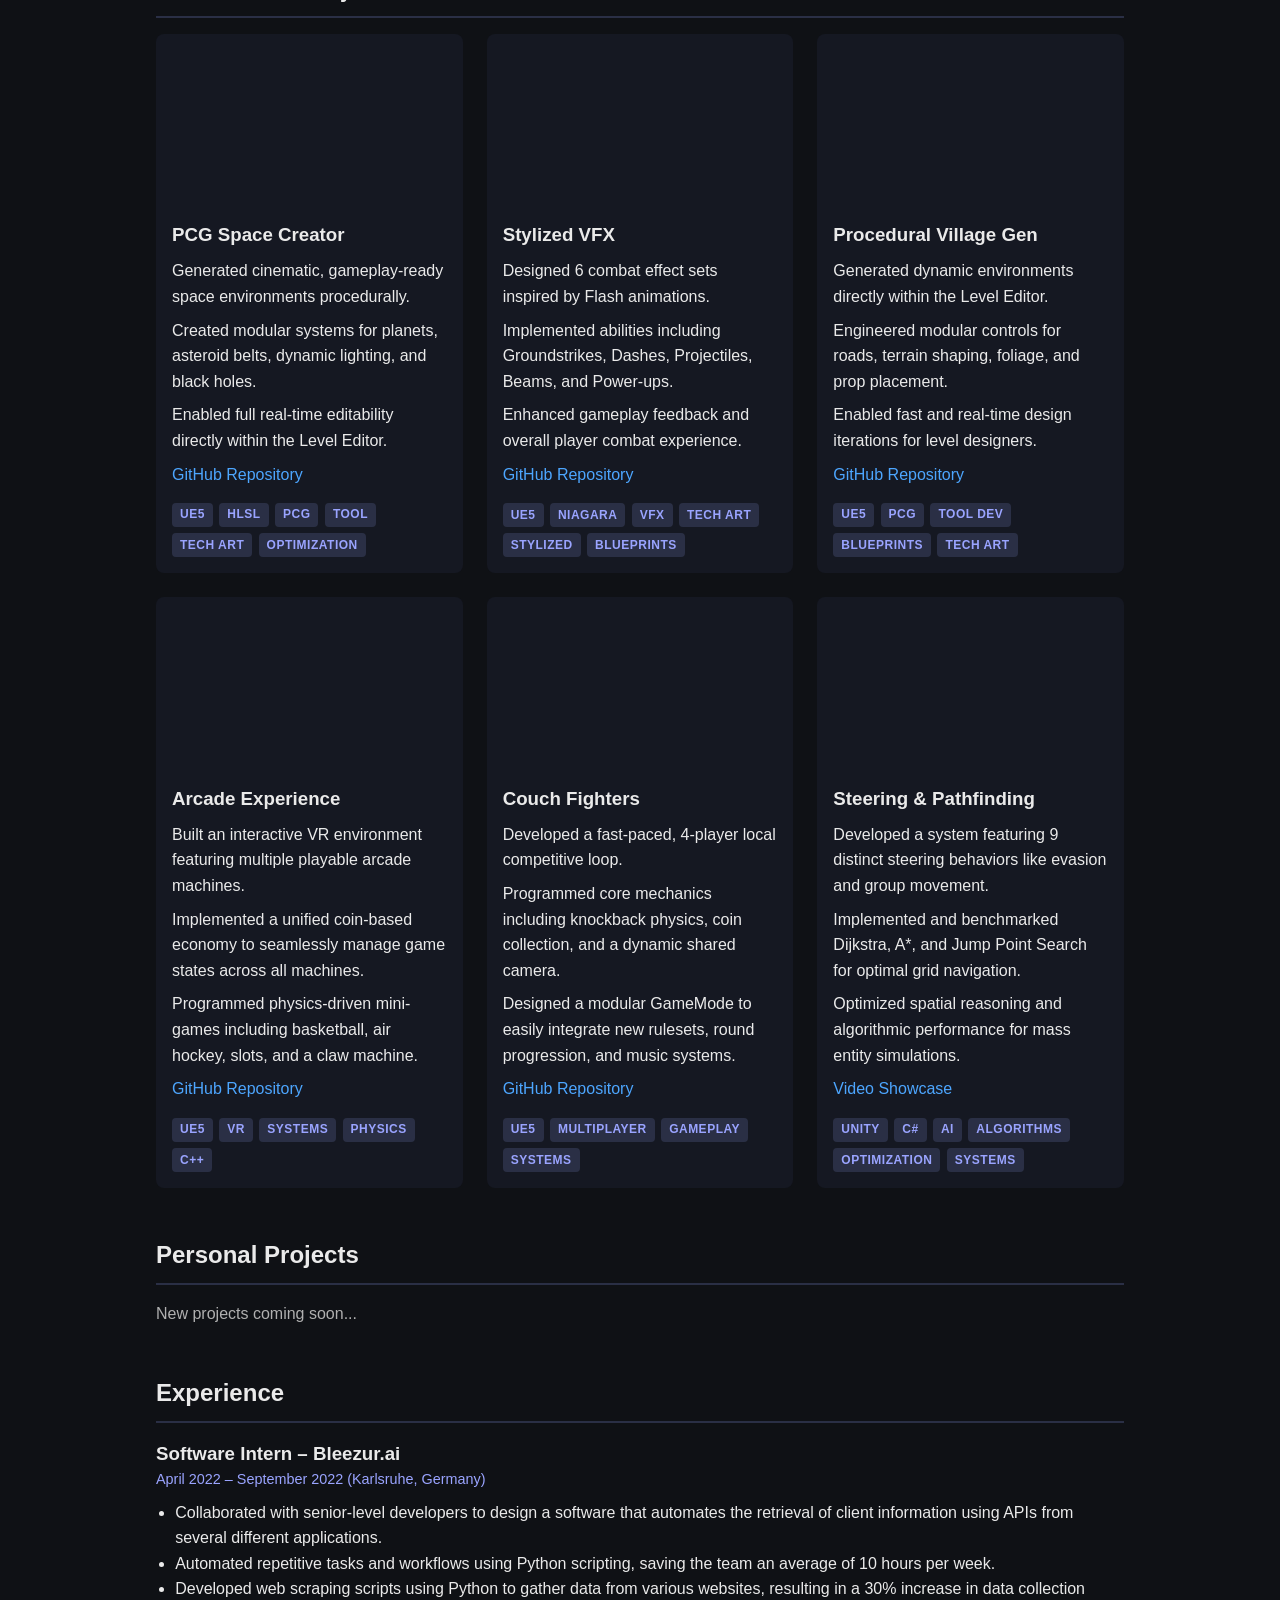
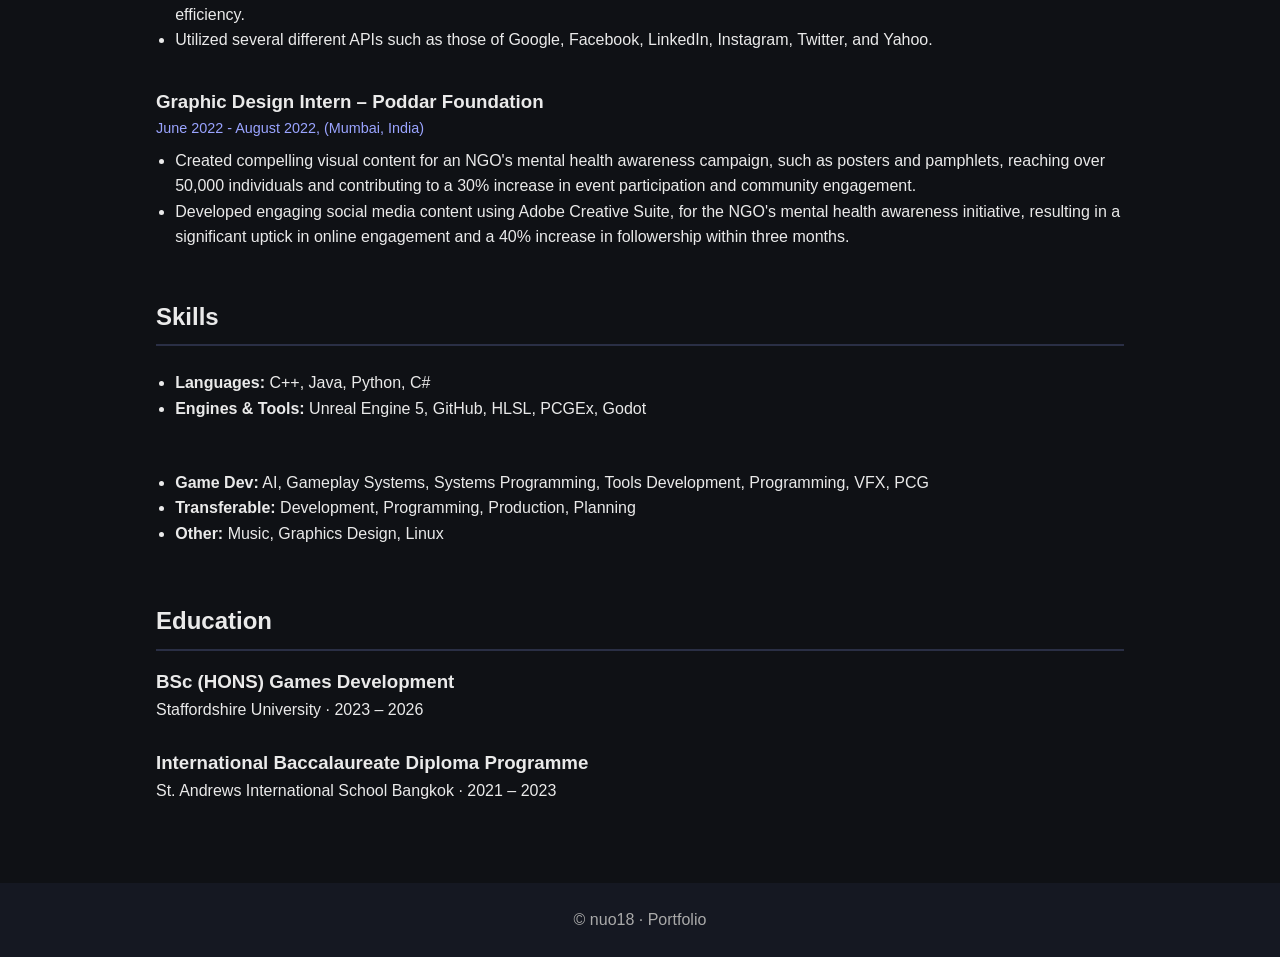
==== commit 4249196d: "updated group projects" ====
--- a/index.html
+++ b/index.html
@@ -33,19 +33,18 @@
     <section>
       <h2>About Me</h2>
       <p>
-          I am a final-year game development student at Staffordshire University (graduating in July 2026) with a strong interest in gameplay programming,
-          video game engines, physics and AI systems. I enjoy building interactive mechanics, spending more time on automating a task rather than doing it
+          I am a game development graduate from Staffordshire University (class of 2026) with a strong interest in gameplay programming,
+          video game engines, physics and AI systems. I enjoy building interactive mechanics, desiger friendly tools, spending more time on automating a task rather than doing it
           manually, and advocating for the open source movement. I would like to work in a team with experienced programmers who I can learn from and
           build great systems with. My dream project is to create a cricket game with the standards and quality of EA. Probably speedrunning Hades II right now.
       </p>
     </section>
 
-    <!-- PERSONAL PROJECTS -->
-    <section>
+<!-- GROUP PROJECTS -->
+    <section>
+      <h2>Group Projects</h2>
 
       <!--Project 1-->
-      <h2>Group Projects</h2>
-
       <div class="project">
         <iframe
           src="https://www.youtube.com/embed/DeBEx_d31W0"
@@ -56,21 +55,34 @@
         </iframe>
         <div class="project-info">
           <h3>Dungeon Clash Collab Game</h3>
-          <p class="tech">2026 · Unreal Engine · Tech Lead</p>
+          
           <ul>
-            <li>Tech Lead for a 23-person multidisciplinary game development team.</li>
-            <li>Developed combat systems, knockback, hit stun, camera systems, and modular attacks.</li>
-            <li>Managed GitHub workflows, system integration, debugging, and technical planning.</li>
-            <li>Improved game feel and responsiveness through playtesting iteration and input buffering.</li>
+            <li>Directed a <strong><em>23-person multidisciplinary</em></strong> team through the full development cycle.</li>
+            <li>Engineered core <strong><em>combat systems</em></strong>, hit stun, modular attacks, and dynamic cameras.</li>
+            <li>Administered <strong><em>GitHub workflows</em></strong>, system integration, debugging, and technical planning.</li>
+            <li>Iterated on <strong><em>game feel</em></strong> and responsiveness utilizing input buffering.</li>
           </ul>
+
           <a href="https://github.com/nuo18/collab_9" target="_blank">GitHub Repository</a>
           <a href="https://www.youtube.com/watch?v=BH66WiEdHOg" target="_blank"> · Gameplay Video</a>
           <a href="https://whaled-beach.itch.io/dungeon-clash" target="_blank"> · Itch.io</a>
+
+          <div class="tech-tags">
+            <span class="tech-tag">2026</span>
+            <span class="tech-tag">UE5</span>
+            <span class="tech-tag">Tech Lead</span>
+            <span class="tech-tag">Combat</span>
+            <span class="tech-tag">SCRUM</span>
+            <span class="tech-tag">Management</span>
+            <span class="tech-tag">Git</span>
+            <span class="tech-tag">Systems</span>
+            <span class="tech-tag">Physics</span>
+            <span class="tech-tag">Planning</span>
+          </div>
         </div>
       </div>
 
       <br>
-
 
       <!--Project 2-->
       <div class="project">
@@ -83,15 +95,25 @@
         </iframe>
         <div class="project-info">
           <h3>Leviathan's Gauntlet Collab Game</h3>
-          <p class="tech">2025 · Unreal Engine</p>
+          
           <ul>
-            <li>Developed ship movement and physics systems, including realistic turning mechanics and tilt for improved player immersion.</li>
-            <li>Enhanced gameplay pacing by introducing a sprint/boost mechanic, improving player responsiveness in critical situations.</li>
-            <li>Optimized steering and control systems to make navigation feel natural and intuitive within a rogue-like framework.</li>
-            <li>Collaborated closely with the team to refine game feel, balancing challenge and playability for a cohesive player experience.</li>  
+            <li>Engineered physics-driven <strong><em>ship movement</em></strong>, realistic turning, and tilt mechanics.</li>
+            <li>Implemented <strong><em>sprint/boost mechanics</em></strong> to enhance pacing and player responsiveness.</li>
+            <li>Optimized <strong><em>steering and control systems</em></strong> for intuitive navigation in a rogue-like setting.</li>
+            <li>Collaborated across disciplines to refine <strong><em>game feel</em></strong> and balance.</li>
           </ul>
+
           <a href="https://github.com/JackSlaski/Collab-Group-18-Game" target="_blank">GitHub Repository (Private)</a>
           <a href="/tutorials/ship-movement.html" target="_blank"> · Tutorial</a>
+
+          <div class="tech-tags">
+            <span class="tech-tag">2025</span>
+            <span class="tech-tag">UE5</span>
+            <span class="tech-tag">Associate Tech Lead</span>
+            <span class="tech-tag">Physics</span>
+            <span class="tech-tag">Gameplay Systems</span>
+            <span class="tech-tag">Rogue-like</span>
+          </div>
         </div>
       </div>
 
@@ -346,10 +368,10 @@
       <div class="two-column">
         <ul>
           <li><strong>Languages:</strong> C++, Java, Python, C#</li>
-          <li><strong>Engines & Tools:</strong> Unreal Engine 5, Blender, GitHub, Godot</li>
+          <li><strong>Engines & Tools:</strong> Unreal Engine 5, GitHub, HLSL, PCGEx, Godot</li>
         </ul>
         <ul>
-          <li><strong>Game Dev:</strong> AI, Gameplay Systems, Systems Programming, Programming, VFX, PCG</li>
+          <li><strong>Game Dev:</strong> AI, Gameplay Systems, Systems Programming, Tools Development, Programming, VFX, PCG</li>
           <li><strong>Transferable:</strong> Development, Programming, Production, Planning</li>
           <li><strong>Other:</strong> Music, Graphics Design, Linux</li>
         </ul>
